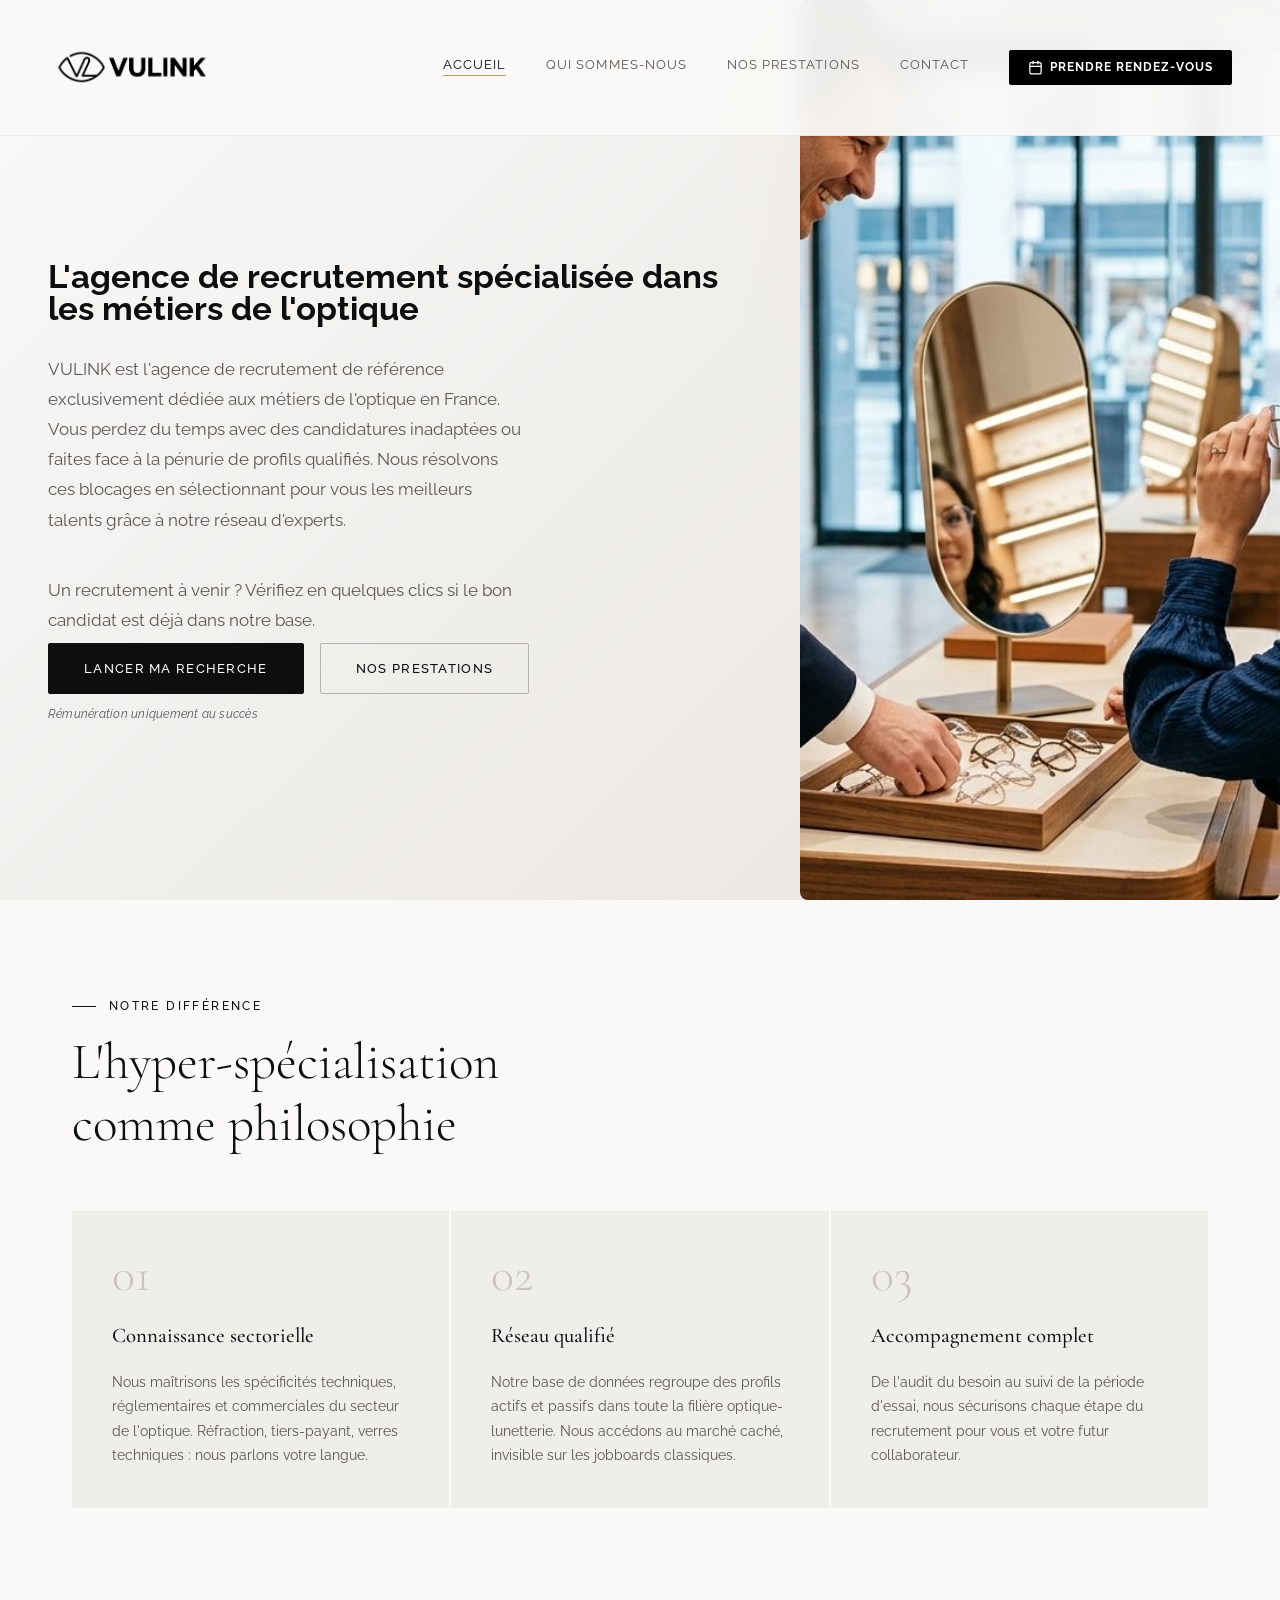
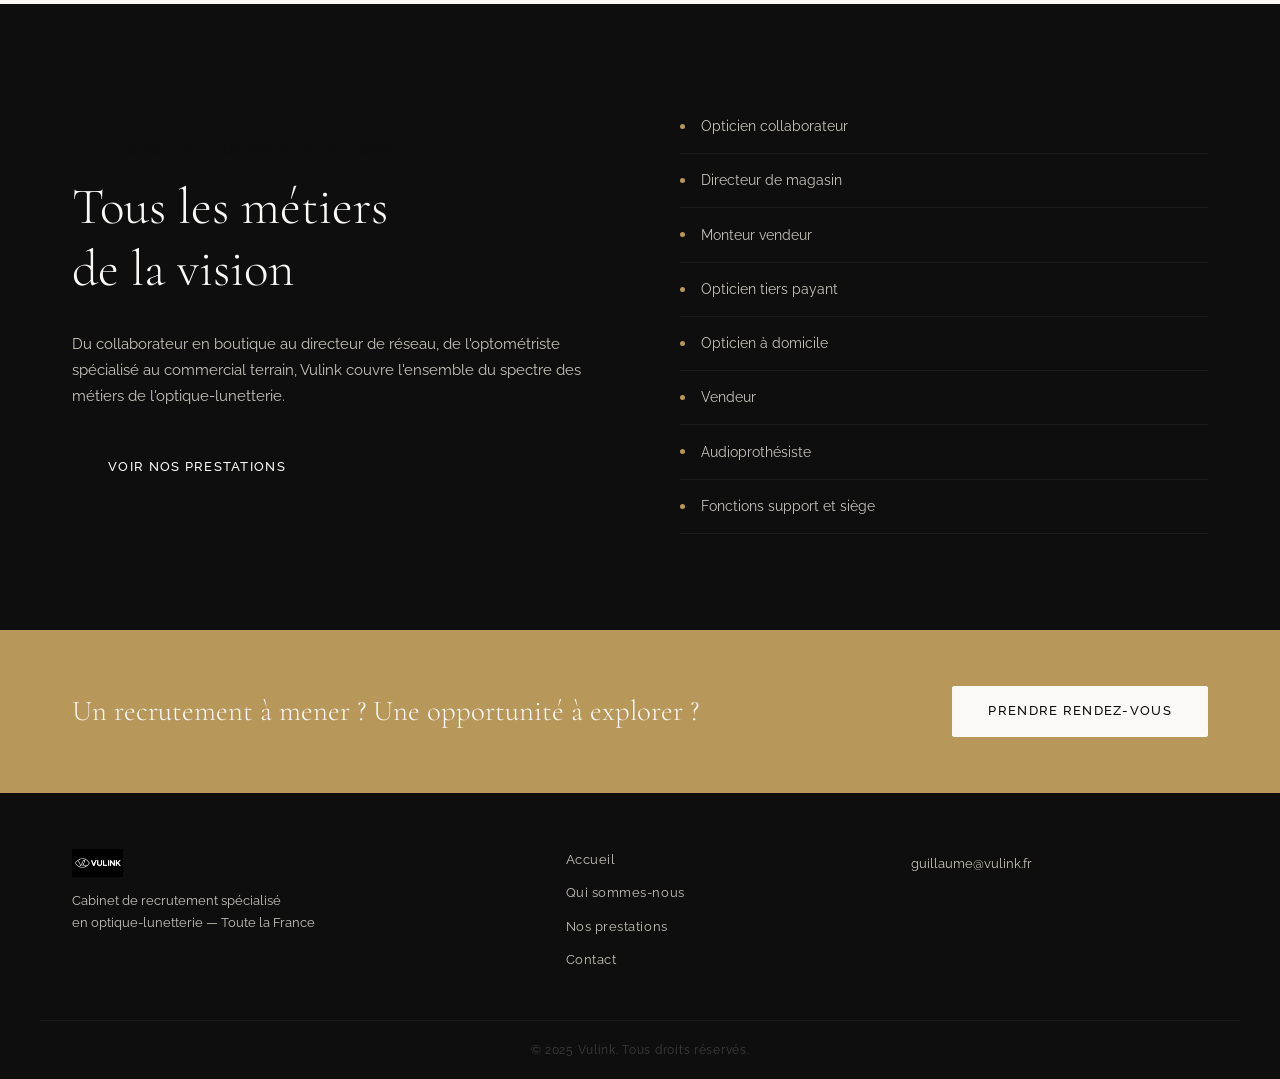
==== index.html @ f0d68aac "Add files via upload" ====
<!DOCTYPE html>
<html lang="fr">
<head>
  <meta charset="UTF-8" />
  <meta name="viewport" content="width=device-width, initial-scale=1.0"/>
  <title>Vulink — Cabinet de Recrutement en Optique</title>
  <link rel="preconnect" href="https://fonts.googleapis.com">
  <link rel="preconnect" href="https://fonts.gstatic.com" crossorigin>
  <link href="https://fonts.googleapis.com/css2?family=Cormorant+Garamond:wght@300;400;500;600&family=Raleway:wght@300;400;500;600&display=swap" rel="stylesheet">
  <link rel="stylesheet" href="style.css">
  <style>
    /* ── Bouton CTA Calendly ── */
    .nav-cta,
    .nav-links .nav-cta,
    ul.nav-links li a.nav-cta {
      display: inline-flex !important;
      align-items: center !important;
      gap: 7px;
      padding: 9px 18px;
      background: #000000 !important;
      color: #ffffff !important;
      border: 1.5px solid #000000 !important;
      border-radius: 2px;
      font-family: 'Raleway', sans-serif;
      font-size: 0.78rem;
      font-weight: 700;
      letter-spacing: 0.08em;
      text-transform: uppercase;
      text-decoration: none !important;
      white-space: nowrap;
      transition: background 0.2s ease, box-shadow 0.2s ease;
      cursor: pointer;
      margin: 0 !important;
      padding-top: 9px !important;
      padding-bottom: 9px !important;
      line-height: 1 !important;
      vertical-align: middle !important;
      position: static !important;
      top: auto !important;
    }
    .nav-cta:hover,
    .nav-links .nav-cta:hover,
    ul.nav-links li a.nav-cta:hover {
      background: #222222 !important;
      color: #ffffff !important;
      box-shadow: 0 4px 18px rgba(0,0,0,0.25);
    }
    .nav-cta svg {
      flex-shrink: 0;
      stroke: #ffffff !important;
    }
    ul.nav-links li:has(a.nav-cta) {
      display: flex !important;
      align-items: center !important;
      padding: 0 !important;
      margin: 0 !important;
      line-height: 1 !important;
    }
    /* Mobile */
    .mobile-cta {
      display: inline-flex;
      align-items: center;
      justify-content: center;
      gap: 8px;
      margin: 8px 20px 4px;
      padding: 11px 22px;
      background: #000000 !important;
      color: #ffffff !important;
      border: 1.5px solid #000000;
      border-radius: 2px;
      font-family: 'Raleway', sans-serif;
      font-size: 0.78rem;
      font-weight: 700;
      letter-spacing: 0.08em;
      text-transform: uppercase;
      text-decoration: none;
    }
    /* Mention "au succès" sous le bouton */
    .nav-cta-wrapper {
      display: inline-flex;
      flex-direction: column;
      align-items: center;
      gap: 4px;
    }
    .nav-cta-mention {
      font-family: 'Raleway', sans-serif;
      font-size: 0.62rem;
      font-style: italic;
      color: #555555;
      letter-spacing: 0.02em;
      white-space: nowrap;
      line-height: 1;
    }
    .mobile-cta-mention {
      font-family: 'Raleway', sans-serif;
      font-size: 0.65rem;
      font-style: italic;
      color: #666666;
      letter-spacing: 0.02em;
      text-align: center;
      margin-top: 3px;
      margin-bottom: 6px;
    }
    @media (max-width: 768px) {
      .nav-cta { display: none; }
      .nav-cta-wrapper { display: none; }
    }
  </style>
</head>
<body>

  <!-- NAV -->
  <nav class="nav">
    <a href="index.html" class="logo-img"><img src="[data-uri]" alt="Vulink" height="38"></a>
    <ul class="nav-links">
      <li><a href="index.html" class="active">Accueil</a></li>
      <li><a href="qui-sommes-nous.html">Qui sommes-nous</a></li>
      <li><a href="nos-prestations.html">Nos prestations</a></li>
      <li><a href="contact.html">Contact</a></li>
      <li style="display:flex;flex-direction:column;align-items:center;gap:0;padding:0;margin:0;">
        <div class="nav-cta-wrapper">
          <a href="https://calendly.com/guillaume-vulink/30min" target="_blank" rel="noopener noreferrer" class="nav-cta">
          <svg xmlns="http://www.w3.org/2000/svg" width="15" height="15" viewBox="0 0 24 24" fill="none" stroke="currentColor" stroke-width="2" stroke-linecap="round" stroke-linejoin="round" aria-hidden="true"><rect x="3" y="4" width="18" height="18" rx="2" ry="2"/><line x1="16" y1="2" x2="16" y2="6"/><line x1="8" y1="2" x2="8" y2="6"/><line x1="3" y1="10" x2="21" y2="10"/></svg>
          Prendre rendez-vous
        </a>
        </div>
      </li>
    </ul>
    <button class="burger" onclick="toggleMenu()">☰</button>
  </nav>
  <div class="mobile-menu" id="mobileMenu">
    <a href="index.html">Accueil</a>
    <a href="qui-sommes-nous.html">Qui sommes-nous</a>
    <a href="nos-prestations.html">Nos prestations</a>
    <a href="contact.html">Contact</a>
    <a href="https://calendly.com/guillaume-vulink/30min" target="_blank" rel="noopener noreferrer" class="mobile-cta">
      <svg xmlns="http://www.w3.org/2000/svg" width="14" height="14" viewBox="0 0 24 24" fill="none" stroke="currentColor" stroke-width="2" stroke-linecap="round" stroke-linejoin="round" aria-hidden="true"><rect x="3" y="4" width="18" height="18" rx="2" ry="2"/><line x1="16" y1="2" x2="16" y2="6"/><line x1="8" y1="2" x2="8" y2="6"/><line x1="3" y1="10" x2="21" y2="10"/></svg>
      Prendre rendez-vous
    </a>
    <p class="mobile-cta-mention">Rémunération uniquement au succès</p>
  </div>

  <!-- HERO -->
  <section class="hero hero--with-image">
    <div class="hero-bg"></div>
    <div class="hero-content" style="max-width:55%;padding-right:0;padding-top:1cm;">

      <h1 class="hero-title" style="font-size:clamp(1.4rem,2.6vw,2.4rem);font-weight:700;font-style:normal;font-family:inherit;">L'agence de recrutement spécialisée dans les métiers de l'optique</h1>
      <p class="hero-subtitle">VULINK est l'agence de recrutement de référence exclusivement dédiée aux métiers de l'optique en France. Vous perdez du temps avec des candidatures inadaptées ou faites face à la pénurie de profils qualifiés. Nous résolvons ces blocages en sélectionnant pour vous les meilleurs talents grâce à notre réseau d'experts.</p>
      <p class="hero-subtitle" style="margin-top:0.75rem;margin-bottom:0.5rem;">Un recrutement à venir&nbsp;? Vérifiez en quelques clics si le bon candidat est déjà dans notre base.</p>
      <div class="hero-cta" style="margin-top:0;">
        <a href="https://calendly.com/guillaume-vulink/30min" target="_blank" rel="noopener noreferrer" class="btn btn-primary">Lancer ma recherche</a>
        <a href="nos-prestations.html" class="btn btn-secondary">Nos prestations</a>
      </div>
      <p style="font-family:'Raleway',sans-serif;font-size:0.75rem;font-style:italic;color:#555555;letter-spacing:0.02em;margin-top:0.6rem;">Rémunération uniquement au succès</p>
    </div>
    <div class="hero-image-block" style="max-width:480px;width:42%;flex-shrink:0;margin-left:2cm;overflow:hidden;border-radius:8px;">
      <img src="[data-uri]" alt="Magasin optique Vulink" style="width:100%;height:100%;object-fit:cover;display:block;" />
    </div>
  </section>

  <!-- EXPERTISE -->
  <section class="section expertise">
    <div class="container">
      <div class="section-label section-label--dark">Notre différence</div>
      <h2 class="section-title">L'hyper-spécialisation<br>comme philosophie</h2>
      <div class="expertise-grid">
        <div class="expertise-card">
          <div class="card-number">01</div>
          <h3>Connaissance sectorielle</h3>
          <p>Nous maîtrisons les spécificités techniques, réglementaires et commerciales du secteur de l'optique. Réfraction, tiers-payant, verres techniques : nous parlons votre langue.</p>
        </div>
        <div class="expertise-card">
          <div class="card-number">02</div>
          <h3>Réseau qualifié</h3>
          <p>Notre base de données regroupe des profils actifs et passifs dans toute la filière optique-lunetterie. Nous accédons au marché caché, invisible sur les jobboards classiques.</p>
        </div>
        <div class="expertise-card">
          <div class="card-number">03</div>
          <h3>Accompagnement complet</h3>
          <p>De l'audit du besoin au suivi de la période d'essai, nous sécurisons chaque étape du recrutement pour vous et votre futur collaborateur.</p>
        </div>
      </div>
    </div>
  </section>

  <!-- PROFILS -->
  <section class="section profils">
    <div class="container">
      <div class="profils-inner">
        <div class="profils-text">
          <div class="section-label section-label--dark">Les profils que nous recrutons</div>
          <h2 class="section-title">Tous les métiers<br>de la vision</h2>
          <p>Du collaborateur en boutique au directeur de réseau, de l'optométriste spécialisé au commercial terrain, Vulink couvre l'ensemble du spectre des métiers de l'optique-lunetterie.</p>
          <a href="nos-prestations.html" class="btn btn-primary" style="margin-top:2rem; display:inline-block;">Voir nos prestations</a>
        </div>
        <div class="profils-list">
          <div class="profil-item"><span class="dot"></span>Opticien collaborateur</div>
          <div class="profil-item"><span class="dot"></span>Directeur de magasin</div>
          <div class="profil-item"><span class="dot"></span>Monteur vendeur</div>
          <div class="profil-item"><span class="dot"></span>Opticien tiers payant</div>
          <div class="profil-item"><span class="dot"></span>Opticien à domicile</div>
          <div class="profil-item"><span class="dot"></span>Vendeur</div>
          <div class="profil-item"><span class="dot"></span>Audioprothésiste</div>
          <div class="profil-item"><span class="dot"></span>Fonctions support et siège</div>
        </div>
      </div>
    </div>
  </section>

  <!-- CTA BANDE -->
  <section class="cta-band">
    <div class="container">
      <p class="cta-text">Un recrutement à mener ? Une opportunité à explorer ?</p>
      <a href="https://calendly.com/guillaume-vulink/30min" target="_blank" rel="noopener noreferrer" class="btn btn-light">Prendre rendez-vous</a>
    </div>
  </section>

  <!-- FOOTER -->
  <footer class="footer">
    <div class="container footer-inner">
      <div class="footer-brand">
        <img src="[data-uri]" alt="Vulink" height="28" style="margin-bottom:0.8rem;filter:invert(1);">
        <p>Cabinet de recrutement spécialisé<br>en optique-lunetterie — Toute la France</p>
      </div>
      <div class="footer-links">
        <a href="index.html">Accueil</a>
        <a href="qui-sommes-nous.html">Qui sommes-nous</a>
        <a href="nos-prestations.html">Nos prestations</a>
        <a href="contact.html">Contact</a>
      </div>
      <div class="footer-contact">
        <a href="mailto:guillaume@vulink.fr">guillaume@vulink.fr</a>
      </div>
    </div>
    <div class="footer-bottom">
      <p>© 2025 Vulink. Tous droits réservés.</p>
    </div>
  </footer>

  <script src="main.js"></script>

  <!-- MODAL FORMULAIRE RECHERCHE -->
  <div id="searchModal" style="display:none; position:fixed; inset:0; z-index:9999; background:rgba(0,0,0,0.55); backdrop-filter:blur(4px); overflow-y:auto; padding:2rem 1rem;">
    <div style="background:#fff; max-width:560px; margin:2rem auto; border-radius:6px; overflow:hidden; box-shadow:0 24px 60px rgba(0,0,0,0.2); font-family:'Raleway',sans-serif;">

      <!-- En-tête -->
      <div style="background:#000; color:#fff; padding:2rem 2rem 1.5rem; position:relative;">
        <button onclick="closeSearchModal()" style="position:absolute;top:1rem;right:1.2rem;background:none;border:none;color:#fff;font-size:1.4rem;cursor:pointer;line-height:1;">×</button>
        <p style="font-size:0.7rem;letter-spacing:0.12em;text-transform:uppercase;color:rgba(255,255,255,0.5);margin:0 0 0.4rem;">Vulink Recrutement</p>
        <h2 style="font-family:'Cormorant Garamond',serif;font-size:1.6rem;font-weight:400;margin:0;">Votre recherche</h2>
      </div>

      <!-- Barre de progression -->
      <div style="height:3px;background:#eee;">
        <div id="progressBar" style="height:100%;background:#000;transition:width 0.3s ease;width:25%;"></div>
      </div>

      <!-- Corps -->
      <div style="padding:2rem;">

        <!-- ÉTAPE 1 -->
        <div id="step1" class="vl-step">
          <p style="font-size:0.68rem;letter-spacing:0.1em;text-transform:uppercase;color:#999;margin:0 0 0.5rem;">Étape 1 — Le poste recherché</p>
          <h3 style="font-size:1.1rem;font-weight:600;margin:0 0 1.5rem;color:#111;">Quel profil recherchez-vous ?</h3>
          <div style="display:grid;gap:0.6rem;" id="profileGrid">
            <label class="vl-option"><input type="radio" name="profil" value="Opticien collaborateur"> Opticien collaborateur</label>
            <label class="vl-option"><input type="radio" name="profil" value="Directeur de magasin"> Directeur de magasin</label>
            <label class="vl-option"><input type="radio" name="profil" value="Monteur vendeur"> Monteur vendeur</label>
            <label class="vl-option"><input type="radio" name="profil" value="Opticien tiers payant"> Opticien tiers payant</label>
            <label class="vl-option"><input type="radio" name="profil" value="Opticien à domicile"> Opticien à domicile</label>
            <label class="vl-option"><input type="radio" name="profil" value="Vendeur"> Vendeur</label>
            <label class="vl-option"><input type="radio" name="profil" value="Audioprothésiste"> Audioprothésiste</label>
            <label class="vl-option"><input type="radio" name="profil" value="Fonctions support et siège"> Fonctions support et siège</label>
          </div>
          <div style="margin-top:2rem;text-align:right;">
            <button onclick="nextStep(2)" class="vl-btn-next">Suivant →</button>
          </div>
        </div>

        <!-- ÉTAPE 2 -->
        <div id="step2" class="vl-step" style="display:none;">
          <p style="font-size:0.68rem;letter-spacing:0.1em;text-transform:uppercase;color:#999;margin:0 0 0.5rem;">Étape 2 — La localisation</p>
          <h3 style="font-size:1.1rem;font-weight:600;margin:0 0 1.5rem;color:#111;">Dans quel département ?</h3>
          <select id="departement" style="width:100%;padding:0.85rem 1rem;border:1.5px solid #ddd;border-radius:3px;font-family:'Raleway',sans-serif;font-size:0.88rem;color:#333;background:#fff;appearance:none;-webkit-appearance:none;cursor:pointer;outline:none;">
            <option value="">— Choisir un département —</option>
            <option>01 – Ain</option><option>02 – Aisne</option><option>03 – Allier</option><option>04 – Alpes-de-Haute-Provence</option><option>05 – Hautes-Alpes</option><option>06 – Alpes-Maritimes</option><option>07 – Ardèche</option><option>08 – Ardennes</option><option>09 – Ariège</option><option>10 – Aube</option><option>11 – Aude</option><option>12 – Aveyron</option><option>13 – Bouches-du-Rhône</option><option>14 – Calvados</option><option>15 – Cantal</option><option>16 – Charente</option><option>17 – Charente-Maritime</option><option>18 – Cher</option><option>19 – Corrèze</option><option>21 – Côte-d'Or</option><option>22 – Côtes-d'Armor</option><option>23 – Creuse</option><option>24 – Dordogne</option><option>25 – Doubs</option><option>26 – Drôme</option><option>27 – Eure</option><option>28 – Eure-et-Loir</option><option>29 – Finistère</option><option>2A – Corse-du-Sud</option><option>2B – Haute-Corse</option><option>30 – Gard</option><option>31 – Haute-Garonne</option><option>32 – Gers</option><option>33 – Gironde</option><option>34 – Hérault</option><option>35 – Ille-et-Vilaine</option><option>36 – Indre</option><option>37 – Indre-et-Loire</option><option>38 – Isère</option><option>39 – Jura</option><option>40 – Landes</option><option>41 – Loir-et-Cher</option><option>42 – Loire</option><option>43 – Haute-Loire</option><option>44 – Loire-Atlantique</option><option>45 – Loiret</option><option>46 – Lot</option><option>47 – Lot-et-Garonne</option><option>48 – Lozère</option><option>49 – Maine-et-Loire</option><option>50 – Manche</option><option>51 – Marne</option><option>52 – Haute-Marne</option><option>53 – Mayenne</option><option>54 – Meurthe-et-Moselle</option><option>55 – Meuse</option><option>56 – Morbihan</option><option>57 – Moselle</option><option>58 – Nièvre</option><option>59 – Nord</option><option>60 – Oise</option><option>61 – Orne</option><option>62 – Pas-de-Calais</option><option>63 – Puy-de-Dôme</option><option>64 – Pyrénées-Atlantiques</option><option>65 – Hautes-Pyrénées</option><option>66 – Pyrénées-Orientales</option><option>67 – Bas-Rhin</option><option>68 – Haut-Rhin</option><option>69 – Rhône</option><option>70 – Haute-Saône</option><option>71 – Saône-et-Loire</option><option>72 – Sarthe</option><option>73 – Savoie</option><option>74 – Haute-Savoie</option><option>75 – Paris</option><option>76 – Seine-Maritime</option><option>77 – Seine-et-Marne</option><option>78 – Yvelines</option><option>79 – Deux-Sèvres</option><option>80 – Somme</option><option>81 – Tarn</option><option>82 – Tarn-et-Garonne</option><option>83 – Var</option><option>84 – Vaucluse</option><option>85 – Vendée</option><option>86 – Vienne</option><option>87 – Haute-Vienne</option><option>88 – Vosges</option><option>89 – Yonne</option><option>90 – Territoire de Belfort</option><option>91 – Essonne</option><option>92 – Hauts-de-Seine</option><option>93 – Seine-Saint-Denis</option><option>94 – Val-de-Marne</option><option>95 – Val-d'Oise</option><option>971 – Guadeloupe</option><option>972 – Martinique</option><option>973 – Guyane</option><option>974 – La Réunion</option><option>976 – Mayotte</option>
          </select>
          <div style="margin-top:2rem;display:flex;justify-content:space-between;">
            <button onclick="prevStep(1)" class="vl-btn-prev">← Retour</button>
            <button onclick="nextStep(3)" class="vl-btn-next">Suivant →</button>
          </div>
        </div>

        <!-- ÉTAPE 3 -->
        <div id="step3" class="vl-step" style="display:none;">
          <p style="font-size:0.68rem;letter-spacing:0.1em;text-transform:uppercase;color:#999;margin:0 0 0.5rem;">Étape 3 — L'expérience recherchée</p>
          <h3 style="font-size:1.1rem;font-weight:600;margin:0 0 1.5rem;color:#111;">Quel niveau d'expérience recherchez-vous ?</h3>
          <div style="display:grid;gap:0.6rem;">
            <label class="vl-option"><input type="radio" name="experience" value="Débutant accepté"> Débutant accepté</label>
            <label class="vl-option"><input type="radio" name="experience" value="2 à 5 ans d'expérience"> 2 à 5 ans d'expérience</label>
            <label class="vl-option"><input type="radio" name="experience" value="Profil confirmé (5 ans et +)"> Profil confirmé (5 ans et +)</label>
            <label class="vl-option"><input type="radio" name="experience" value="Peu importe, priorité aux compétences"> Peu importe, priorité aux compétences</label>
          </div>
          <div style="margin-top:2rem;display:flex;justify-content:space-between;">
            <button onclick="prevStep(2)" class="vl-btn-prev">← Retour</button>
            <button onclick="nextStep(4)" class="vl-btn-next">Suivant →</button>
          </div>
        </div>

        <!-- ÉTAPE 4 -->
        <div id="step4" class="vl-step" style="display:none;">
          <p style="font-size:0.68rem;letter-spacing:0.1em;text-transform:uppercase;color:#999;margin:0 0 0.5rem;">Étape 4 — L'urgence</p>
          <h3 style="font-size:1.1rem;font-weight:600;margin:0 0 1.5rem;color:#111;">Dans quel délai souhaitez-vous recruter ?</h3>
          <div style="display:grid;gap:0.6rem;">
            <label class="vl-option"><input type="radio" name="delai" value="Dès que possible"> Dès que possible</label>
            <label class="vl-option"><input type="radio" name="delai" value="Dans le mois"> Dans le mois</label>
            <label class="vl-option"><input type="radio" name="delai" value="Dans les 3 mois"> Dans les 3 mois</label>
            <label class="vl-option"><input type="radio" name="delai" value="Je prépare l'avenir"> Je prépare l'avenir</label>
          </div>
          <div style="margin-top:2rem;display:flex;justify-content:space-between;">
            <button onclick="prevStep(3)" class="vl-btn-prev">← Retour</button>
            <button onclick="submitSearch()" class="vl-btn-next">Enregistrer ma recherche</button>
          </div>
        </div>

        <!-- PAGE DE CONCLUSION -->
        <div id="stepFinal" class="vl-step" style="display:none;text-align:center;padding:1rem 0;">
          <div style="width:56px;height:56px;background:#000;border-radius:50%;display:flex;align-items:center;justify-content:center;margin:0 auto 1.5rem;">
            <svg width="24" height="24" viewBox="0 0 24 24" fill="none" stroke="#fff" stroke-width="2.5" stroke-linecap="round" stroke-linejoin="round"><polyline points="20 6 9 17 4 12"/></svg>
          </div>
          <h3 style="font-family:'Cormorant Garamond',serif;font-size:1.5rem;font-weight:400;margin:0 0 1rem;color:#111;">Votre recherche est enregistrée.</h3>
          <p style="font-size:0.88rem;color:#555;line-height:1.7;margin:0 0 2rem;">Nous avons des profils en base qui correspondent à votre projet. Un consultant Vulink vous présentera une première sélection lors d'un échange de 20 minutes.</p>
          <a href="https://calendly.com/guillaume-vulink/30min" target="_blank" rel="noopener noreferrer" style="display:inline-block;background:#000;color:#fff;font-family:'Raleway',sans-serif;font-size:0.8rem;font-weight:700;letter-spacing:0.08em;text-transform:uppercase;text-decoration:none;padding:14px 28px;border-radius:3px;">Choisir mon créneau</a>
        </div>

      </div>
    </div>
  </div>

  <style>
    .vl-option {
      display: flex;
      align-items: center;
      gap: 0.75rem;
      padding: 0.75rem 1rem;
      border: 1.5px solid #e5e5e5;
      border-radius: 3px;
      cursor: pointer;
      font-size: 0.88rem;
      color: #333;
      transition: border-color 0.15s, background 0.15s;
    }
    .vl-option:hover { border-color: #bbb; background: #fafafa; }
    .vl-option input[type="radio"] { accent-color: #000; width: 16px; height: 16px; flex-shrink: 0; }
    .vl-option:has(input:checked) { border-color: #000; background: #f5f5f5; font-weight: 600; }
    .vl-btn-next {
      background: #000; color: #fff; border: none; padding: 11px 22px;
      font-family: 'Raleway', sans-serif; font-size: 0.78rem; font-weight: 700;
      letter-spacing: 0.08em; text-transform: uppercase; border-radius: 3px; cursor: pointer;
      transition: background 0.2s;
    }
    .vl-btn-next:hover { background: #222; }
    .vl-btn-prev {
      background: none; color: #777; border: 1.5px solid #ddd; padding: 10px 18px;
      font-family: 'Raleway', sans-serif; font-size: 0.78rem; font-weight: 600;
      letter-spacing: 0.06em; text-transform: uppercase; border-radius: 3px; cursor: pointer;
      transition: border-color 0.2s, color 0.2s;
    }
    .vl-btn-prev:hover { border-color: #999; color: #333; }
  </style>

  <script>
    // Ouvre le modal sur le bouton "Lancer ma recherche"
    document.querySelectorAll('.btn-primary').forEach(function(btn) {
      if (btn.href && btn.href.includes('calendly')) {
        btn.addEventListener('click', function(e) {
          e.preventDefault();
          openSearchModal();
        });
      }
    });

    // Cibler uniquement le bouton hero "Lancer ma recherche"
    document.querySelector('.hero-cta .btn-primary').addEventListener('click', function(e) {
      e.preventDefault();
      openSearchModal();
    });

    function openSearchModal() {
      document.getElementById('searchModal').style.display = 'block';
      document.body.style.overflow = 'hidden';
      showStep(1);
    }

    function closeSearchModal() {
      document.getElementById('searchModal').style.display = 'none';
      document.body.style.overflow = '';
    }

    function showStep(n) {
      document.querySelectorAll('.vl-step').forEach(function(s) { s.style.display = 'none'; });
      var stepEl = document.getElementById(n === 'final' ? 'stepFinal' : 'step' + n);
      if (stepEl) stepEl.style.display = 'block';
      var progress = { 1: '25%', 2: '50%', 3: '75%', 4: '100%', final: '100%' };
      document.getElementById('progressBar').style.width = progress[n] || '25%';
    }

    function nextStep(n) { showStep(n); }
    function prevStep(n) { showStep(n); }

    function submitSearch() { showStep('final'); }

    // Fermer en cliquant sur le fond
    document.getElementById('searchModal').addEventListener('click', function(e) {
      if (e.target === this) closeSearchModal();
    });
  </script>

</body>
</html>
---- style.css ----
/* ============================================================
   VULINK — Stylesheet
   Palette: Blanc cassé / Noir profond / Or discret
   Fonts: Cormorant Garamond (titres) + DM Sans (corps)
   ============================================================ */

:root {
  --black: #0e0e0e;
  --white: #faf9f7;
  --grey-light: #f0eeeb;
  --grey-mid: #c8c4bc;
  --grey-dark: #5a5652;
  --gold: #b8975a;
  --gold-light: #d4b47a;
  --font-display: 'Cormorant Garamond', serif;
  --font-body: 'Raleway', sans-serif;
  --transition: 0.3s cubic-bezier(0.4, 0, 0.2, 1);
  --radius: 2px;
}

*, *::before, *::after { box-sizing: border-box; margin: 0; padding: 0; }

html { scroll-behavior: smooth; }

body {
  background: var(--white);
  color: var(--black);
  font-family: var(--font-body);
  font-size: 16px;
  line-height: 1.7;
  -webkit-font-smoothing: antialiased;
}

a { text-decoration: none; color: inherit; }
img { max-width: 100%; display: block; }

.container {
  max-width: 1200px;
  margin: 0 auto;
  padding: 0 2rem;
}

/* ── NAVIGATION ── */
.nav {
  position: fixed;
  top: 0; left: 0; right: 0;
  z-index: 100;
  display: flex;
  align-items: center;
  justify-content: space-between;
  padding: 1.4rem 3rem;
  background: rgba(250, 249, 247, 0.95);
  backdrop-filter: blur(12px);
  border-bottom: 1px solid rgba(0,0,0,0.06);
  transition: var(--transition);
}

.logo-img img { display: block; height: 90px; width: auto; mix-blend-mode: multiply; }

.logo {
  font-family: var(--font-display);
  font-size: 1.6rem;
  font-weight: 600;
  letter-spacing: 0.2em;
  color: var(--black);
}

.nav-links {
  list-style: none;
  display: flex;
  gap: 2.5rem;
}

.nav-links a {
  font-size: 0.82rem;
  font-weight: 400;
  letter-spacing: 0.08em;
  text-transform: uppercase;
  color: var(--grey-dark);
  transition: var(--transition);
  position: relative;
  padding-bottom: 2px;
}

.nav-links a::after {
  content: '';
  position: absolute;
  bottom: -2px; left: 0;
  width: 0; height: 1px;
  background: var(--gold);
  transition: var(--transition);
}

.nav-links a:hover, .nav-links a.active {
  color: var(--black);
}
.nav-links a:hover::after, .nav-links a.active::after {
  width: 100%;
}

.burger {
  display: none;
  background: none;
  border: none;
  font-size: 1.4rem;
  cursor: pointer;
  color: var(--black);
}

.mobile-menu {
  display: none;
  flex-direction: column;
  position: fixed;
  top: 70px; left: 0; right: 0;
  background: var(--white);
  padding: 1.5rem 2rem;
  border-bottom: 1px solid rgba(0,0,0,0.08);
  z-index: 99;
  gap: 1.2rem;
}

.mobile-menu a {
  font-size: 0.9rem;
  letter-spacing: 0.06em;
  text-transform: uppercase;
  color: var(--grey-dark);
}

.mobile-menu.open { display: flex; }

/* ── BUTTONS ── */
.btn {
  display: inline-block;
  padding: 0.85rem 2.2rem;
  font-family: var(--font-body);
  font-size: 0.8rem;
  font-weight: 500;
  letter-spacing: 0.1em;
  text-transform: uppercase;
  border-radius: var(--radius);
  transition: var(--transition);
  cursor: pointer;
}

.btn-primary {
  background: var(--black);
  color: var(--white);
  border: 1px solid var(--black);
}
.btn-primary:hover {
  background: var(--gold);
  border-color: var(--gold);
}

.btn-secondary {
  background: transparent;
  color: var(--black);
  border: 1px solid rgba(0,0,0,0.25);
}
.btn-secondary:hover {
  border-color: var(--black);
  background: rgba(0,0,0,0.04);
}

.btn-light {
  background: var(--white);
  color: var(--black);
  border: 1px solid var(--white);
}
.btn-light:hover {
  background: var(--gold);
  border-color: var(--gold);
  color: var(--white);
}

/* ── HERO ── */
.hero {
  min-height: 100vh;
  display: flex;
  align-items: center;
  position: relative;
  overflow: hidden;
  padding: 8rem 3rem 5rem;
}

.hero-bg {
  position: absolute;
  inset: 0;
  background: linear-gradient(135deg, #faf9f7 0%, #f0eeeb 50%, #e8e4de 100%);
  z-index: 0;
}

.hero-bg::before {
  content: '';
  position: absolute;
  top: -20%; right: -10%;
  width: 55vw; height: 55vw;
  border-radius: 50%;
  background: radial-gradient(circle, rgba(184,151,90,0.08) 0%, transparent 70%);
}

.hero-content {
  position: relative;
  z-index: 1;
  max-width: 680px;
  animation: fadeUp 0.9s ease both;
}

.hero-tag {
  font-size: 0.78rem;
  font-weight: 500;
  letter-spacing: 0.18em;
  text-transform: uppercase;
  color: var(--gold);
  margin-bottom: 1.5rem;
  display: flex;
  align-items: center;
  gap: 0.8rem;
}

.hero-tag::before {
  content: '';
  display: inline-block;
  width: 30px; height: 1px;
  background: var(--gold);
}

.hero-title {
  font-family: var(--font-display);
  font-size: clamp(3rem, 6vw, 5.5rem);
  font-weight: 300;
  line-height: 0.95;
  color: var(--black);
  margin-bottom: 1.8rem;
}

.hero-title em {
  font-style: italic;
  font-weight: 300;
  color: var(--black);
}

.hero-subtitle {
  font-size: 1.05rem;
  color: var(--grey-dark);
  max-width: 480px;
  line-height: 1.8;
  margin-bottom: 2.5rem;
}

.hero-cta {
  display: flex;
  gap: 1rem;
  flex-wrap: wrap;
}

.hero-deco {
  position: absolute;
  right: 5%; top: 50%;
  transform: translateY(-50%);
  z-index: 0;
  pointer-events: none;
}

.deco-line {
  width: 1px;
  height: 200px;
  background: linear-gradient(to bottom, transparent, rgba(0,0,0,0.15), transparent);
  margin: 0 auto 2rem;
}

.deco-circle {
  width: 120px; height: 120px;
  border: 1px solid rgba(0,0,0,0.1);
  border-radius: 50%;
  margin: 0 auto;
}

/* ── SECTIONS COMMUNES ── */
.section {
  padding: 6rem 0;
}

.section-label {
  font-size: 0.75rem;
  font-weight: 500;
  letter-spacing: 0.2em;
  text-transform: uppercase;
  color: var(--gold);
  margin-bottom: 1rem;
  display: flex;
  align-items: center;
  gap: 0.8rem;
}
.section-label::before {
  content: '';
  display: inline-block;
  width: 24px; height: 1px;
  background: var(--gold);
}


.section-label--dark {
  color: var(--black);
}
.section-label--dark::before {
  background: var(--black);
}

.section-title {
  font-family: var(--font-display);
  font-size: clamp(2rem, 4vw, 3.2rem);
  font-weight: 300;
  line-height: 1.2;
  color: var(--black);
  margin-bottom: 2rem;
}

/* ── EXPERTISE GRID ── */
.expertise {
  background: var(--white);
}

.expertise > .container > h2 {
  max-width: 500px;
  margin-bottom: 3.5rem;
}

.expertise-grid {
  display: grid;
  grid-template-columns: repeat(3, 1fr);
  gap: 2px;
}

.expertise-card {
  background: var(--grey-light);
  padding: 2.5rem;
  transition: var(--transition);
  position: relative;
  overflow: hidden;
}

.expertise-card::before {
  content: '';
  position: absolute;
  bottom: 0; left: 0;
  width: 0; height: 2px;
  background: var(--gold);
  transition: var(--transition);
}

.expertise-card:hover::before { width: 100%; }

.expertise-card:hover {
  background: var(--black);
  color: var(--white);
}

.expertise-card:hover .card-number { color: var(--gold); }
.expertise-card:hover h3 { color: var(--white); }
.expertise-card:hover p { color: var(--grey-mid); }

.card-number {
  font-family: var(--font-display);
  font-size: 3rem;
  font-weight: 300;
  color: var(--grey-mid);
  line-height: 1;
  margin-bottom: 1.2rem;
  transition: var(--transition);
}

.expertise-card h3 {
  font-family: var(--font-display);
  font-size: 1.3rem;
  font-weight: 500;
  margin-bottom: 1rem;
  color: var(--black);
  transition: var(--transition);
}

.expertise-card p {
  font-size: 0.9rem;
  line-height: 1.7;
  color: var(--grey-dark);
  transition: var(--transition);
}

/* ── PROFILS ── */
.profils {
  background: var(--black);
  color: var(--white);
}

.profils .section-title { color: var(--white); }

.profils-inner {
  display: grid;
  grid-template-columns: 1fr 1fr;
  gap: 5rem;
  align-items: center;
}

.profils-text p {
  color: var(--grey-mid);
  font-size: 0.95rem;
}

.profil-item {
  display: flex;
  align-items: center;
  gap: 1rem;
  padding: 0.9rem 0;
  border-bottom: 1px solid rgba(255,255,255,0.06);
  font-size: 0.9rem;
  color: var(--grey-mid);
  transition: var(--transition);
}

.profil-item:hover { color: var(--white); }
.profil-item:hover .dot { background: var(--gold); }

.dot {
  width: 5px; height: 5px;
  border-radius: 50%;
  background: var(--gold);
  flex-shrink: 0;
  transition: var(--transition);
}

/* ── CTA BAND ── */
.cta-band {
  background: var(--gold);
  padding: 3.5rem 0;
}

.cta-band .container {
  display: flex;
  align-items: center;
  justify-content: space-between;
  gap: 2rem;
  flex-wrap: wrap;
}

.cta-text {
  font-family: var(--font-display);
  font-size: clamp(1.3rem, 2.5vw, 1.8rem);
  font-weight: 300;
  color: var(--white);
}

/* ── PAGE HERO (pages internes) ── */
.page-hero {
  padding: 10rem 3rem 5rem;
  background: linear-gradient(135deg, #faf9f7 0%, #f0eeeb 100%);
  position: relative;
  overflow: hidden;
}

.page-hero::before {
  content: '';
  position: absolute;
  top: 0; right: 0;
  width: 40vw; height: 100%;
  background: linear-gradient(to left, rgba(184,151,90,0.05), transparent);
}

.page-hero-content { max-width: 700px; position: relative; z-index: 1; }

.page-hero h1 {
  font-family: var(--font-display);
  font-size: clamp(2.5rem, 5vw, 4rem);
  font-weight: 300;
  line-height: 1.15;
  margin-bottom: 1.2rem;
}

.page-hero h1 em {
  font-style: italic;
  color: var(--gold);
}

.page-hero p {
  font-size: 1.05rem;
  color: var(--grey-dark);
  max-width: 520px;
  line-height: 1.8;
}

/* ── QUI SOMMES NOUS ── */
.about-section {
  padding: 5rem 0;
}

.about-intro {
  display: grid;
  grid-template-columns: 1fr 1.6fr;
  gap: 5rem;
  align-items: start;
  margin-bottom: 5rem;
}

.about-intro .section-label { margin-bottom: 2rem; }

.about-intro-text p {
  font-size: 1.1rem;
  line-height: 1.9;
  color: var(--grey-dark);
  margin-bottom: 1.2rem;
}

.about-intro-text p strong {
  color: var(--black);
  font-weight: 500;
}

.values-grid {
  display: grid;
  grid-template-columns: repeat(2, 1fr);
  gap: 2px;
  margin-top: 3rem;
}

.value-card {
  background: var(--grey-light);
  padding: 2.2rem;
}

.value-card h4 {
  font-family: var(--font-display);
  font-size: 1.2rem;
  font-weight: 500;
  margin-bottom: 0.7rem;
  color: var(--black);
}

.value-card p {
  font-size: 0.88rem;
  color: var(--grey-dark);
  line-height: 1.7;
}

.gold-line {
  width: 40px; height: 2px;
  background: var(--gold);
  margin-bottom: 1.5rem;
}

/* ── PRESTATIONS ── */
.prestations-section {
  padding: 5rem 0;
}

.prestation-block {
  display: grid;
  grid-template-columns: 1fr 1.8fr;
  gap: 4rem;
  align-items: start;
  padding: 3.5rem 0;
  border-top: 1px solid rgba(0,0,0,0.08);
}

.prestation-number {
  font-family: var(--font-display);
  font-size: 5rem;
  font-weight: 300;
  color: var(--grey-mid);
  line-height: 1;
}

.prestation-content h3 {
  font-family: var(--font-display);
  font-size: 1.8rem;
  font-weight: 400;
  color: var(--black);
  margin-bottom: 1rem;
}

.prestation-content p {
  font-size: 0.92rem;
  color: var(--grey-dark);
  line-height: 1.8;
  margin-bottom: 1.2rem;
}

.prestation-tags {
  display: flex;
  flex-wrap: wrap;
  gap: 0.5rem;
  margin-top: 1.2rem;
}

.tag {
  display: inline-block;
  padding: 0.3rem 0.9rem;
  font-size: 0.75rem;
  letter-spacing: 0.06em;
  border: 1px solid rgba(0,0,0,0.15);
  border-radius: 30px;
  color: var(--grey-dark);
}

/* ── METHODOLOGIE ── */
.methodo-section {
  background: var(--black);
  padding: 5rem 0;
  color: var(--white);
}

.methodo-section .section-title { color: var(--white); margin-bottom: 3rem; }

.methodo-steps {
  display: grid;
  grid-template-columns: repeat(4, 1fr);
  gap: 1px;
}

.methodo-step {
  background: rgba(255,255,255,0.03);
  padding: 2.2rem 1.8rem;
  border-left: 1px solid rgba(255,255,255,0.06);
  transition: var(--transition);
}

.methodo-step:hover { background: rgba(184,151,90,0.08); }

.step-num {
  font-family: var(--font-display);
  font-size: 2.5rem;
  color: var(--gold);
  font-weight: 300;
  line-height: 1;
  margin-bottom: 1rem;
}

.methodo-step h4 {
  font-family: var(--font-display);
  font-size: 1.1rem;
  font-weight: 400;
  color: var(--white);
  margin-bottom: 0.8rem;
}

.methodo-step p {
  font-size: 0.85rem;
  color: var(--grey-mid);
  line-height: 1.7;
}

/* ── CONTACT ── */
.contact-section {
  padding: 5rem 0;
}

.contact-grid {
  display: grid;
  grid-template-columns: 1fr 1.4fr;
  gap: 5rem;
  align-items: start;
}

.contact-info h3 {
  font-family: var(--font-display);
  font-size: 1.4rem;
  font-weight: 400;
  margin-bottom: 1.5rem;
}

.contact-info p {
  font-size: 0.92rem;
  color: var(--grey-dark);
  line-height: 1.8;
  margin-bottom: 2rem;
}

.contact-detail {
  display: flex;
  flex-direction: column;
  gap: 1rem;
}

.contact-detail a {
  font-size: 0.9rem;
  color: var(--black);
  display: flex;
  align-items: center;
  gap: 0.8rem;
  transition: var(--transition);
}

.contact-detail a:hover { color: var(--gold); }

.contact-detail a::before {
  content: '→';
  color: var(--gold);
}

/* ── FORM ── */
.contact-form {
  display: flex;
  flex-direction: column;
  gap: 1.2rem;
}

.form-row {
  display: grid;
  grid-template-columns: 1fr 1fr;
  gap: 1rem;
}

.form-group {
  display: flex;
  flex-direction: column;
  gap: 0.4rem;
}

.form-group label {
  font-size: 0.75rem;
  font-weight: 500;
  letter-spacing: 0.08em;
  text-transform: uppercase;
  color: var(--grey-dark);
}

.form-group input,
.form-group select,
.form-group textarea {
  background: var(--grey-light);
  border: 1px solid transparent;
  border-radius: var(--radius);
  padding: 0.85rem 1rem;
  font-family: var(--font-body);
  font-size: 0.9rem;
  color: var(--black);
  transition: var(--transition);
  outline: none;
  width: 100%;
}

.form-group input:focus,
.form-group select:focus,
.form-group textarea:focus {
  border-color: var(--gold);
  background: var(--white);
}

.form-group textarea {
  height: 130px;
  resize: vertical;
}

.form-note {
  font-size: 0.8rem;
  color: var(--grey-dark);
  margin-top: -0.4rem;
}

.form-success {
  display: none;
  background: rgba(184,151,90,0.1);
  border: 1px solid var(--gold);
  border-radius: var(--radius);
  padding: 1.2rem 1.5rem;
  font-size: 0.9rem;
  color: var(--black);
}

/* ── FOOTER ── */
.footer {
  background: var(--black);
  color: var(--white);
  padding: 3.5rem 0 0;
}

.footer-inner {
  display: grid;
  grid-template-columns: 1.5fr 1fr 1fr;
  gap: 3rem;
  padding-bottom: 3rem;
  border-bottom: 1px solid rgba(255,255,255,0.06);
}

.footer-brand .logo-img img { display: block; height: 90px; width: auto; mix-blend-mode: multiply; }

.logo {
  display: block;
  margin-bottom: 0.8rem;
  font-size: 1.4rem;
}

.footer-brand p {
  font-size: 0.82rem;
  color: var(--grey-mid);
  line-height: 1.7;
}

.footer-links {
  display: flex;
  flex-direction: column;
  gap: 0.7rem;
}

.footer-links a {
  font-size: 0.82rem;
  color: var(--grey-mid);
  transition: var(--transition);
  letter-spacing: 0.04em;
}
.footer-links a:hover { color: var(--gold); }

.footer-contact a {
  font-size: 0.82rem;
  color: var(--grey-mid);
  transition: var(--transition);
}
.footer-contact a:hover { color: var(--gold); }

.footer-bottom {
  padding: 1.2rem 2rem;
  text-align: center;
}

.footer-bottom p {
  font-size: 0.75rem;
  color: rgba(255,255,255,0.2);
  letter-spacing: 0.06em;
}

/* ── ANIMATIONS ── */
@keyframes fadeUp {
  from { opacity: 0; transform: translateY(30px); }
  to { opacity: 1; transform: translateY(0); }
}

.fade-up {
  opacity: 0;
  transform: translateY(24px);
  transition: opacity 0.7s ease, transform 0.7s ease;
}
.fade-up.visible {
  opacity: 1;
  transform: translateY(0);
}

/* ── RESPONSIVE ── */
@media (max-width: 900px) {
  .nav { padding: 1rem 1.5rem; }
  .nav-links { display: none; }
  .burger { display: block; }
  .logo-img img { height: 42px; }
  .mobile-menu { top: 65px; }

  .hero { padding: 7rem 1.5rem 4rem; }
  .hero-deco { display: none; }

  .expertise-grid { grid-template-columns: 1fr; }
  .profils-inner { grid-template-columns: 1fr; gap: 3rem; }
  .methodo-steps { grid-template-columns: repeat(2, 1fr); }

  .about-intro { grid-template-columns: 1fr; gap: 2rem; }
  .values-grid { grid-template-columns: 1fr; }

  .prestation-block { grid-template-columns: 1fr; gap: 1rem; }
  .prestation-number { font-size: 3rem; }

  .contact-grid { grid-template-columns: 1fr; gap: 3rem; }
  .form-row { grid-template-columns: 1fr; }

  .footer-inner { grid-template-columns: 1fr; gap: 2rem; }

  .cta-band .container { flex-direction: column; text-align: center; }
  .page-hero { padding: 8rem 1.5rem 4rem; }
}

@media (max-width: 600px) {
  .methodo-steps { grid-template-columns: 1fr; }
  .hero-title { font-size: 2.5rem; }
}

/* ── PAGE HERO WITH IMAGE ── */
.page-hero--with-image {
  display: flex;
  align-items: center;
  justify-content: space-between;
  gap: 3rem;
  padding-right: 0;
}

.page-hero--with-image .page-hero-content {
  flex: 0 0 50%;
}

.page-hero-image {
  flex: 0 0 45%;
  height: 100%;
  position: absolute;
  right: 0;
  top: 0;
  bottom: 0;
  width: 45%;
  overflow: hidden;
}

.page-hero-image img {
  width: 100%;
  height: 100%;
  object-fit: cover;
  object-position: center;
  display: block;
  filter: grayscale(15%);
}

@media (max-width: 900px) {
  .page-hero--with-image {
    flex-direction: column;
    padding-right: 1.5rem;
  }
  .page-hero-image {
    position: relative;
    width: 100%;
    height: 240px;
    flex: none;
  }
}

/* ── HERO WITH IMAGE ── */
.hero--with-image {
  padding-right: 0;
}

.hero-image-block {
  position: absolute;
  right: 0;
  top: 0;
  bottom: 0;
  width: 48%;
  overflow: hidden;
}

.hero-image-block img {
  width: 100%;
  height: 100%;
  object-fit: cover;
  object-position: center top;
  display: block;
}

@media (max-width: 900px) {
  .hero-image-block {
    display: none;
  }
}
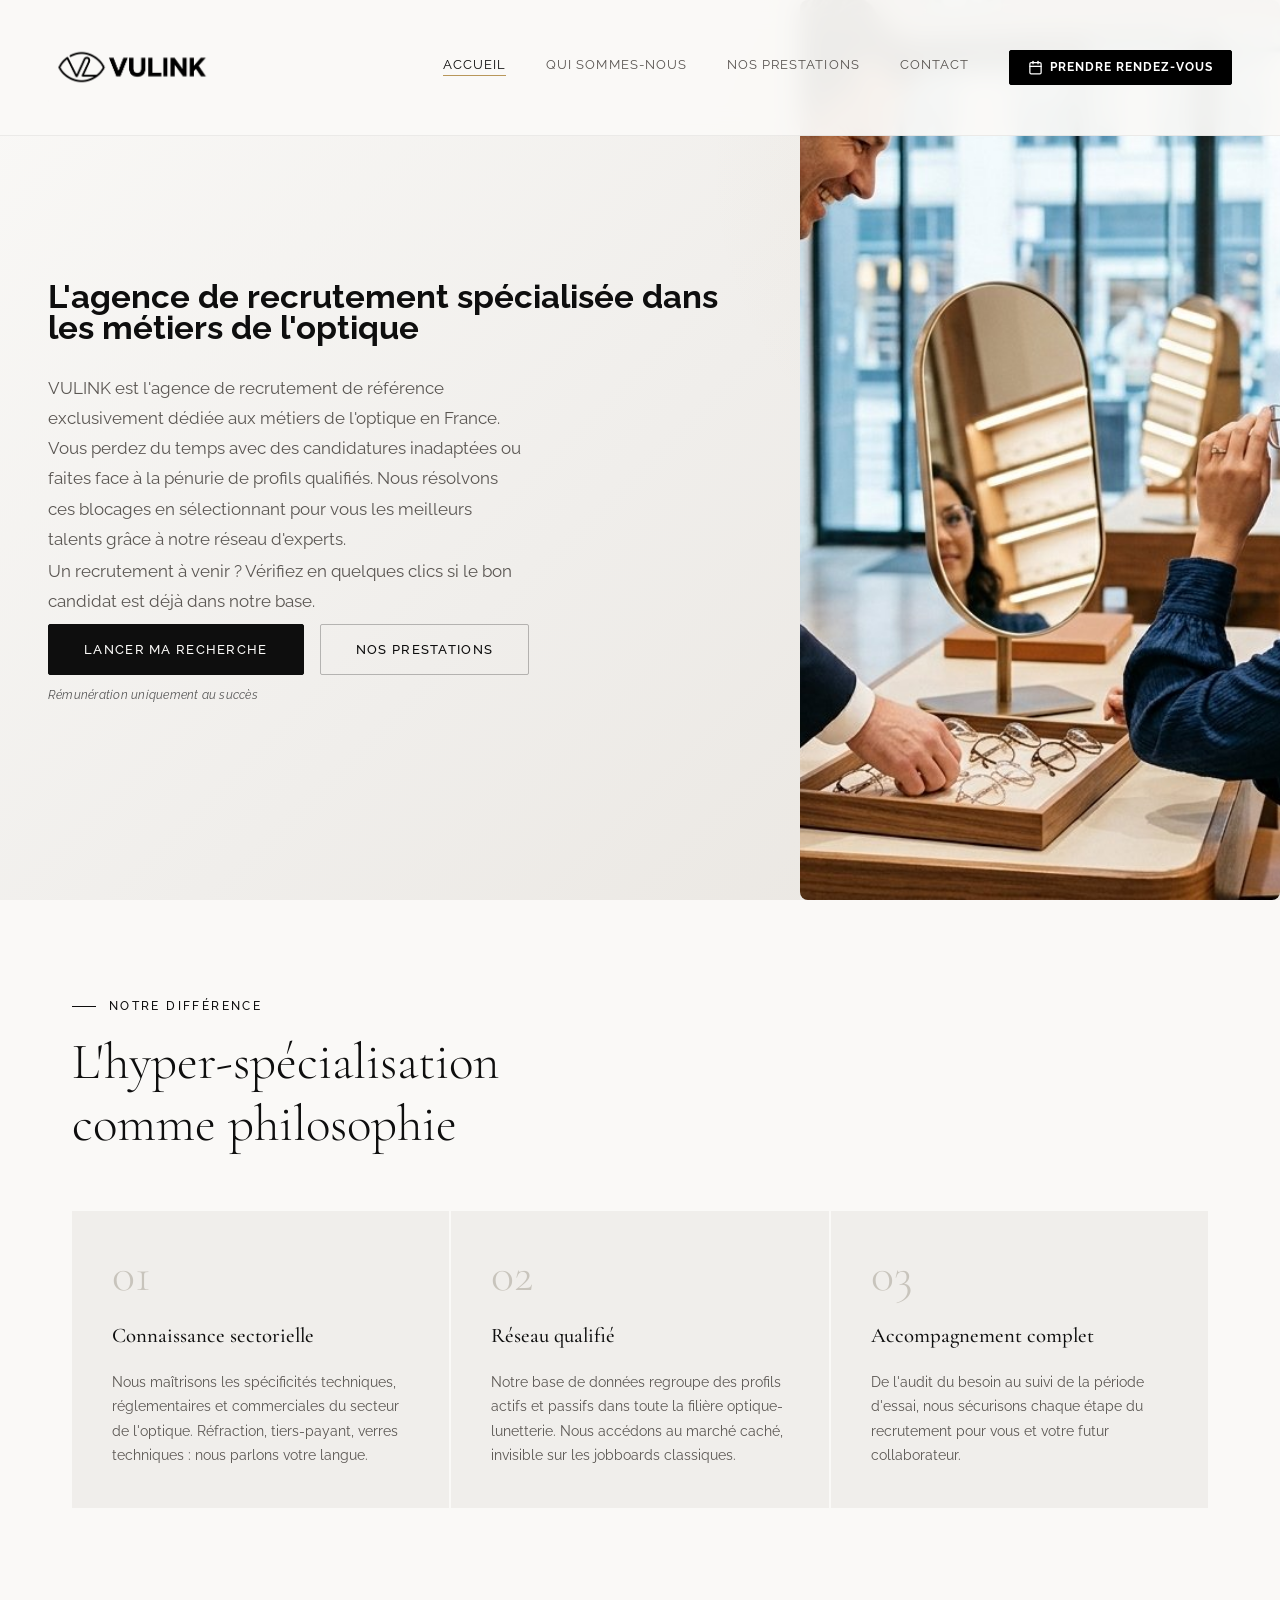
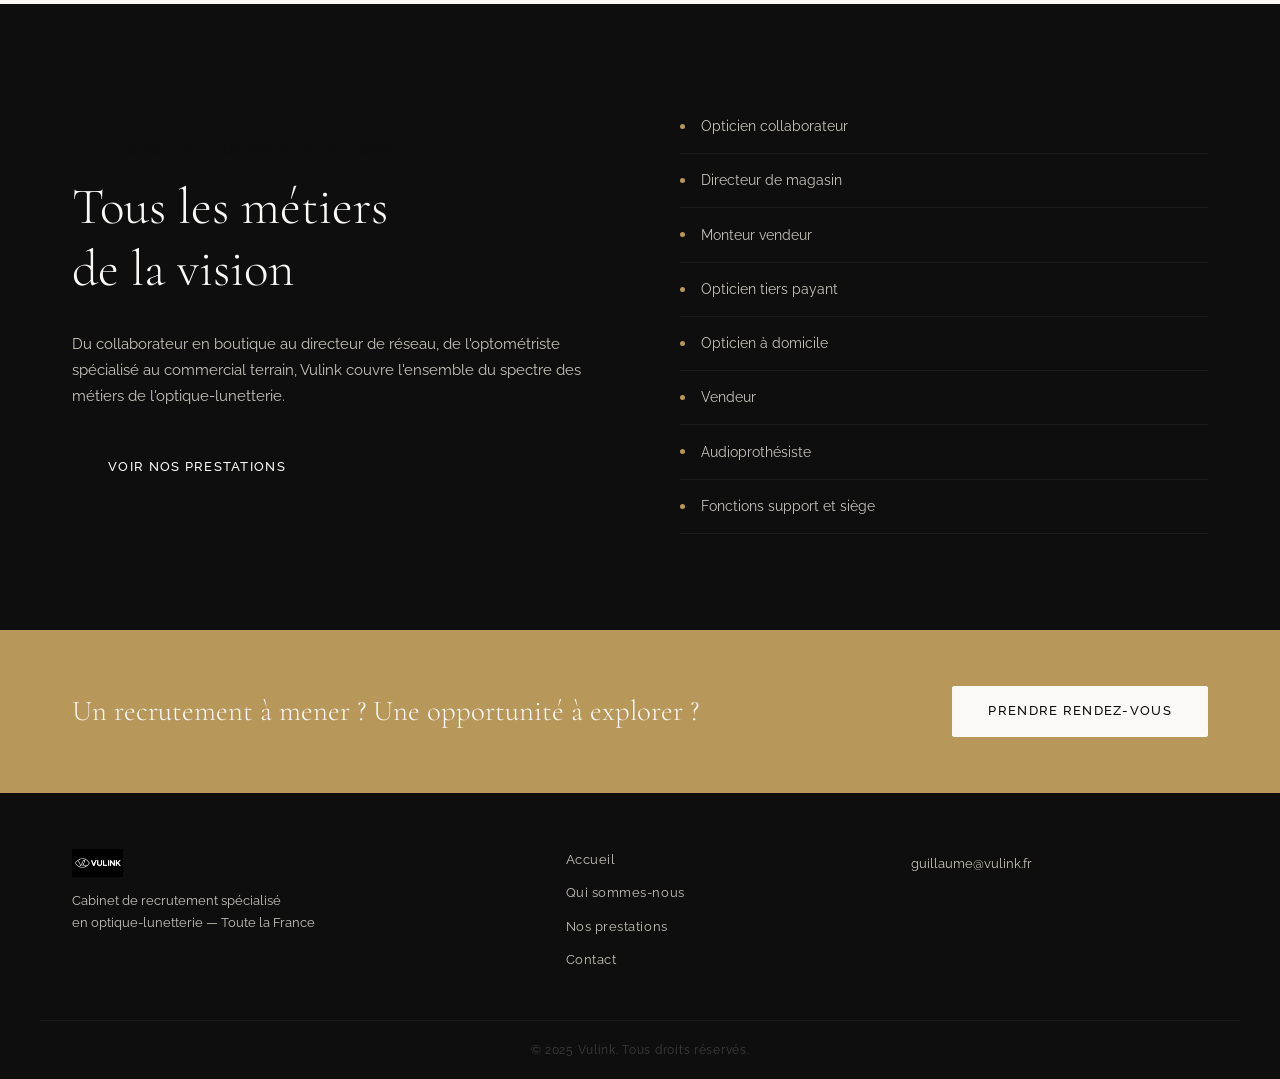
==== commit 3600881f: "Add files via upload" ====
--- a/index.html
+++ b/index.html
@@ -146,8 +146,8 @@
     <div class="hero-content" style="max-width:55%;padding-right:0;padding-top:1cm;">
 
       <h1 class="hero-title" style="font-size:clamp(1.4rem,2.6vw,2.4rem);font-weight:700;font-style:normal;font-family:inherit;">L'agence de recrutement spécialisée dans les métiers de l'optique</h1>
-      <p class="hero-subtitle">VULINK est l'agence de recrutement de référence exclusivement dédiée aux métiers de l'optique en France. Vous perdez du temps avec des candidatures inadaptées ou faites face à la pénurie de profils qualifiés. Nous résolvons ces blocages en sélectionnant pour vous les meilleurs talents grâce à notre réseau d'experts.</p>
-      <p class="hero-subtitle" style="margin-top:0.75rem;margin-bottom:0.5rem;">Un recrutement à venir&nbsp;? Vérifiez en quelques clics si le bon candidat est déjà dans notre base.</p>
+      <p class="hero-subtitle" style="margin-bottom:0;">VULINK est l'agence de recrutement de référence exclusivement dédiée aux métiers de l'optique en France. Vous perdez du temps avec des candidatures inadaptées ou faites face à la pénurie de profils qualifiés. Nous résolvons ces blocages en sélectionnant pour vous les meilleurs talents grâce à notre réseau d'experts.</p>
+      <p class="hero-subtitle" style="margin-top:0.1rem;margin-bottom:0.5rem;">Un recrutement à venir&nbsp;? Vérifiez en quelques clics si le bon candidat est déjà dans notre base.</p>
       <div class="hero-cta" style="margin-top:0;">
         <a href="https://calendly.com/guillaume-vulink/30min" target="_blank" rel="noopener noreferrer" class="btn btn-primary">Lancer ma recherche</a>
         <a href="nos-prestations.html" class="btn btn-secondary">Nos prestations</a>
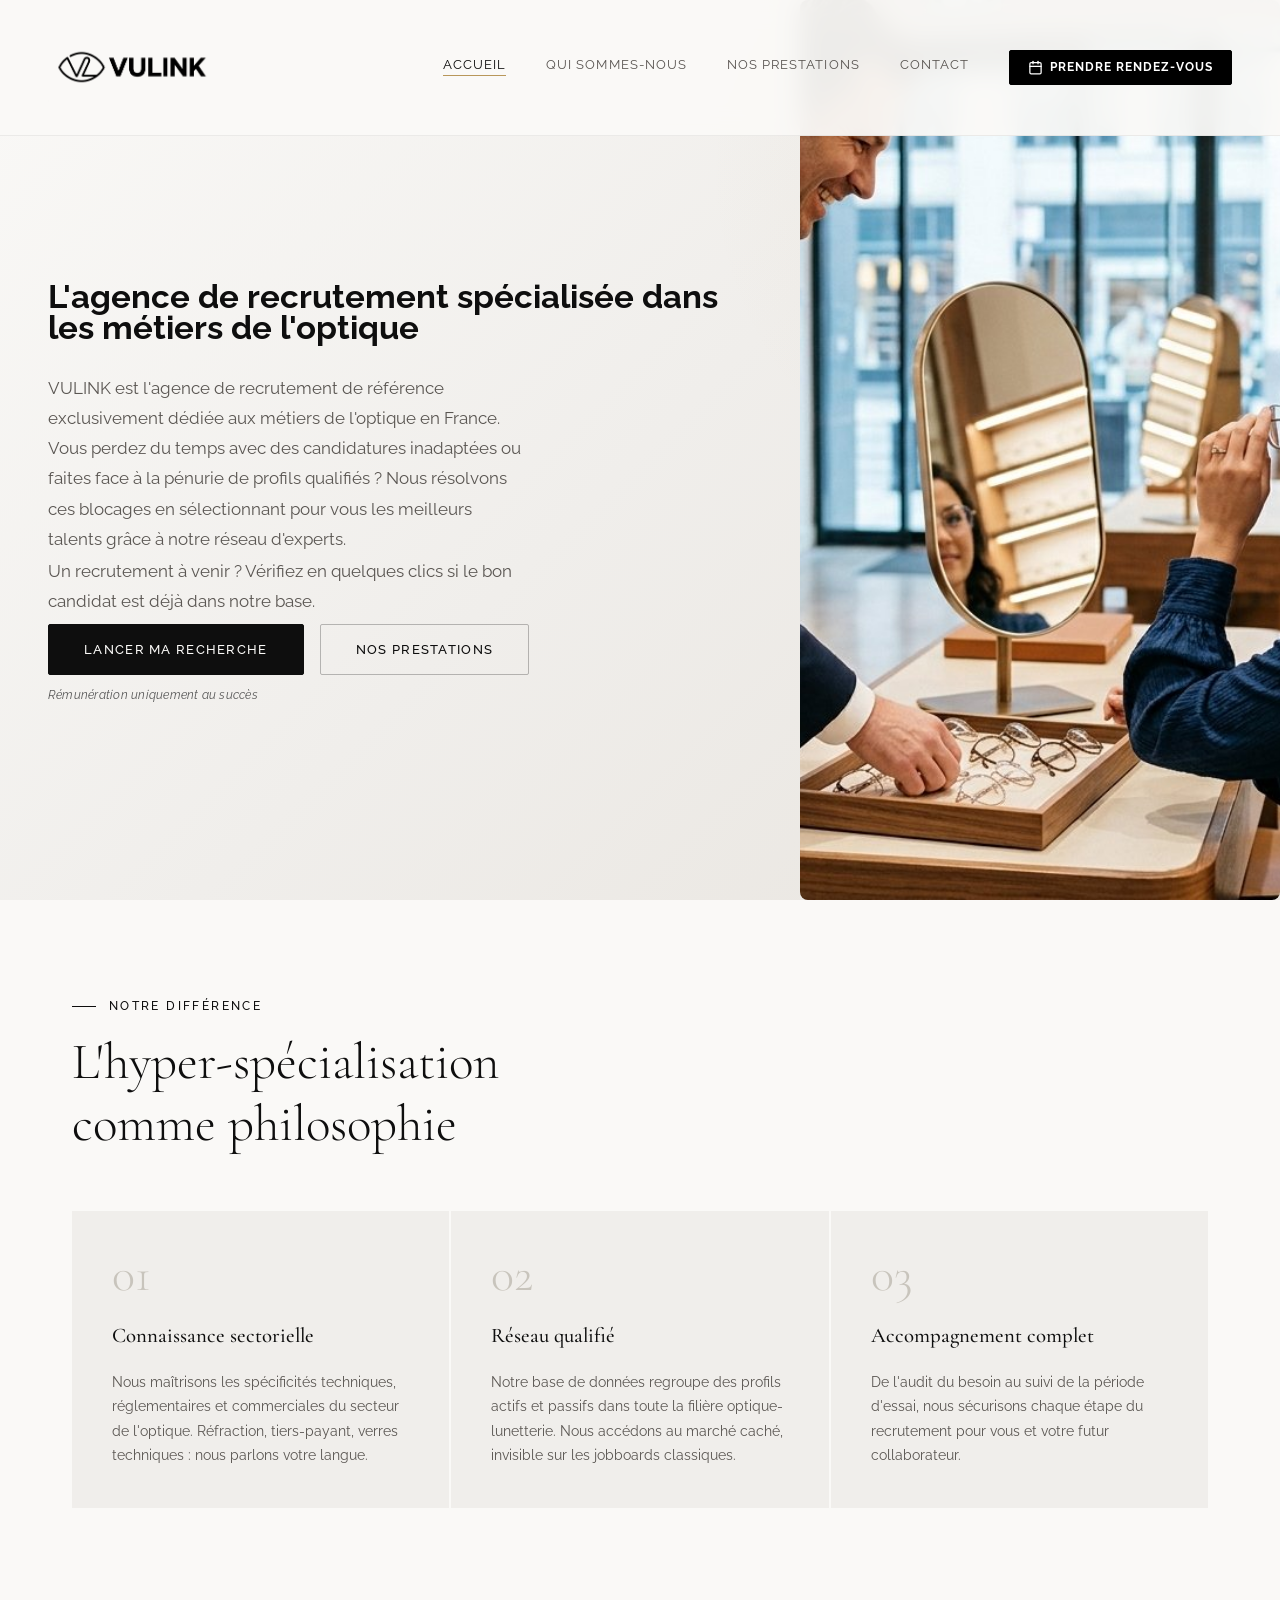
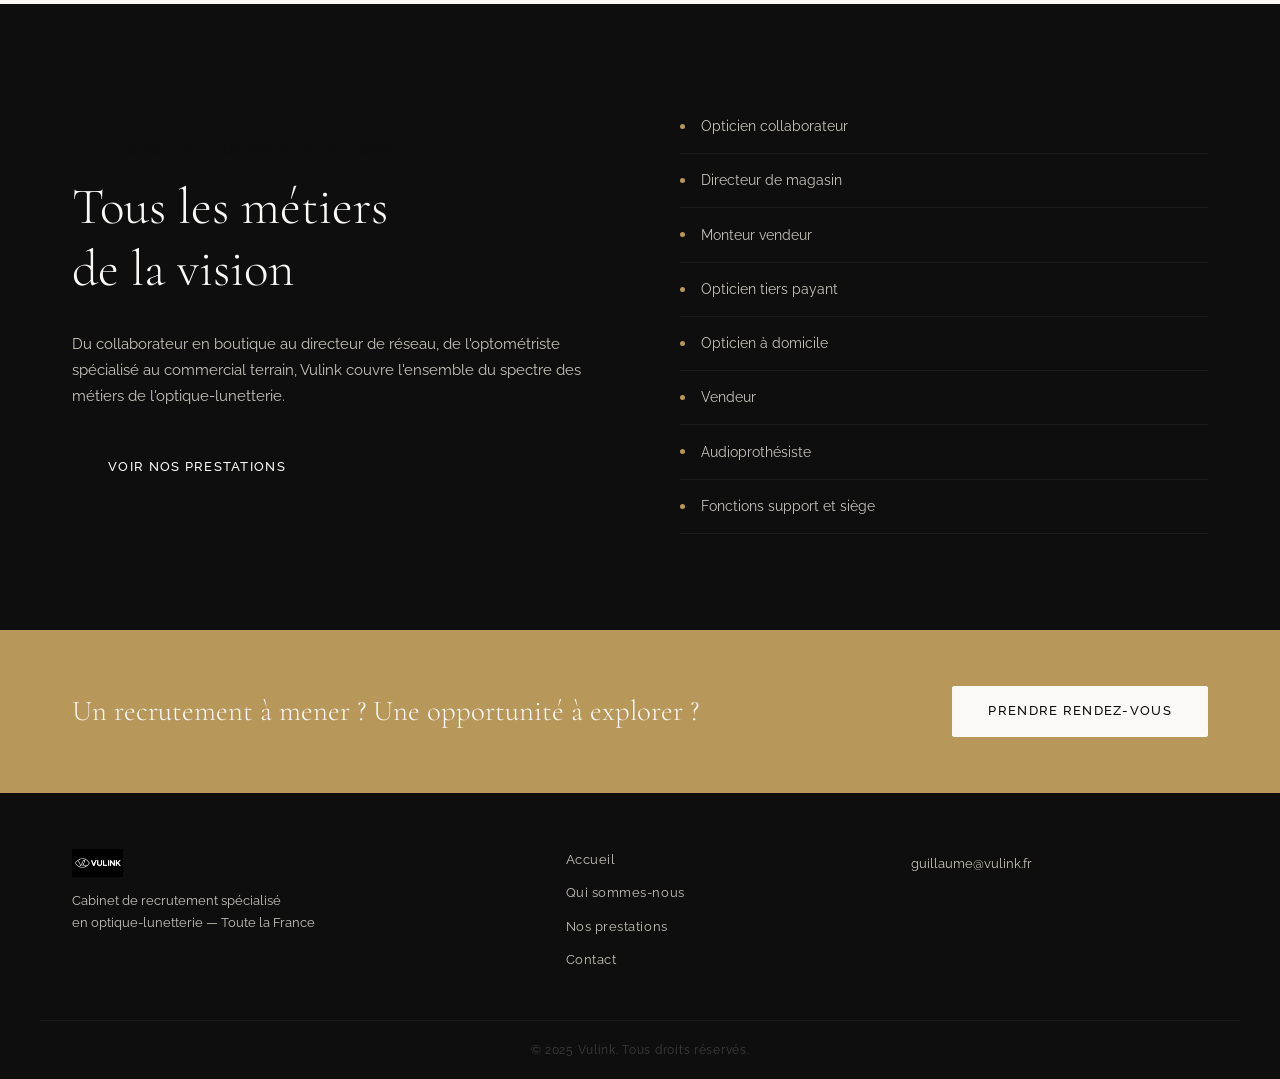
==== commit 73b70c7a: "Add files via upload" ====
--- a/index.html
+++ b/index.html
@@ -146,7 +146,7 @@
     <div class="hero-content" style="max-width:55%;padding-right:0;padding-top:1cm;">
 
       <h1 class="hero-title" style="font-size:clamp(1.4rem,2.6vw,2.4rem);font-weight:700;font-style:normal;font-family:inherit;">L'agence de recrutement spécialisée dans les métiers de l'optique</h1>
-      <p class="hero-subtitle" style="margin-bottom:0;">VULINK est l'agence de recrutement de référence exclusivement dédiée aux métiers de l'optique en France. Vous perdez du temps avec des candidatures inadaptées ou faites face à la pénurie de profils qualifiés. Nous résolvons ces blocages en sélectionnant pour vous les meilleurs talents grâce à notre réseau d'experts.</p>
+      <p class="hero-subtitle" style="margin-bottom:0;">VULINK est l'agence de recrutement de référence exclusivement dédiée aux métiers de l'optique en France. Vous perdez du temps avec des candidatures inadaptées ou faites face à la pénurie de profils qualifiés ? Nous résolvons ces blocages en sélectionnant pour vous les meilleurs talents grâce à notre réseau d'experts.</p>
       <p class="hero-subtitle" style="margin-top:0.1rem;margin-bottom:0.5rem;">Un recrutement à venir&nbsp;? Vérifiez en quelques clics si le bon candidat est déjà dans notre base.</p>
       <div class="hero-cta" style="margin-top:0;">
         <a href="https://calendly.com/guillaume-vulink/30min" target="_blank" rel="noopener noreferrer" class="btn btn-primary">Lancer ma recherche</a>
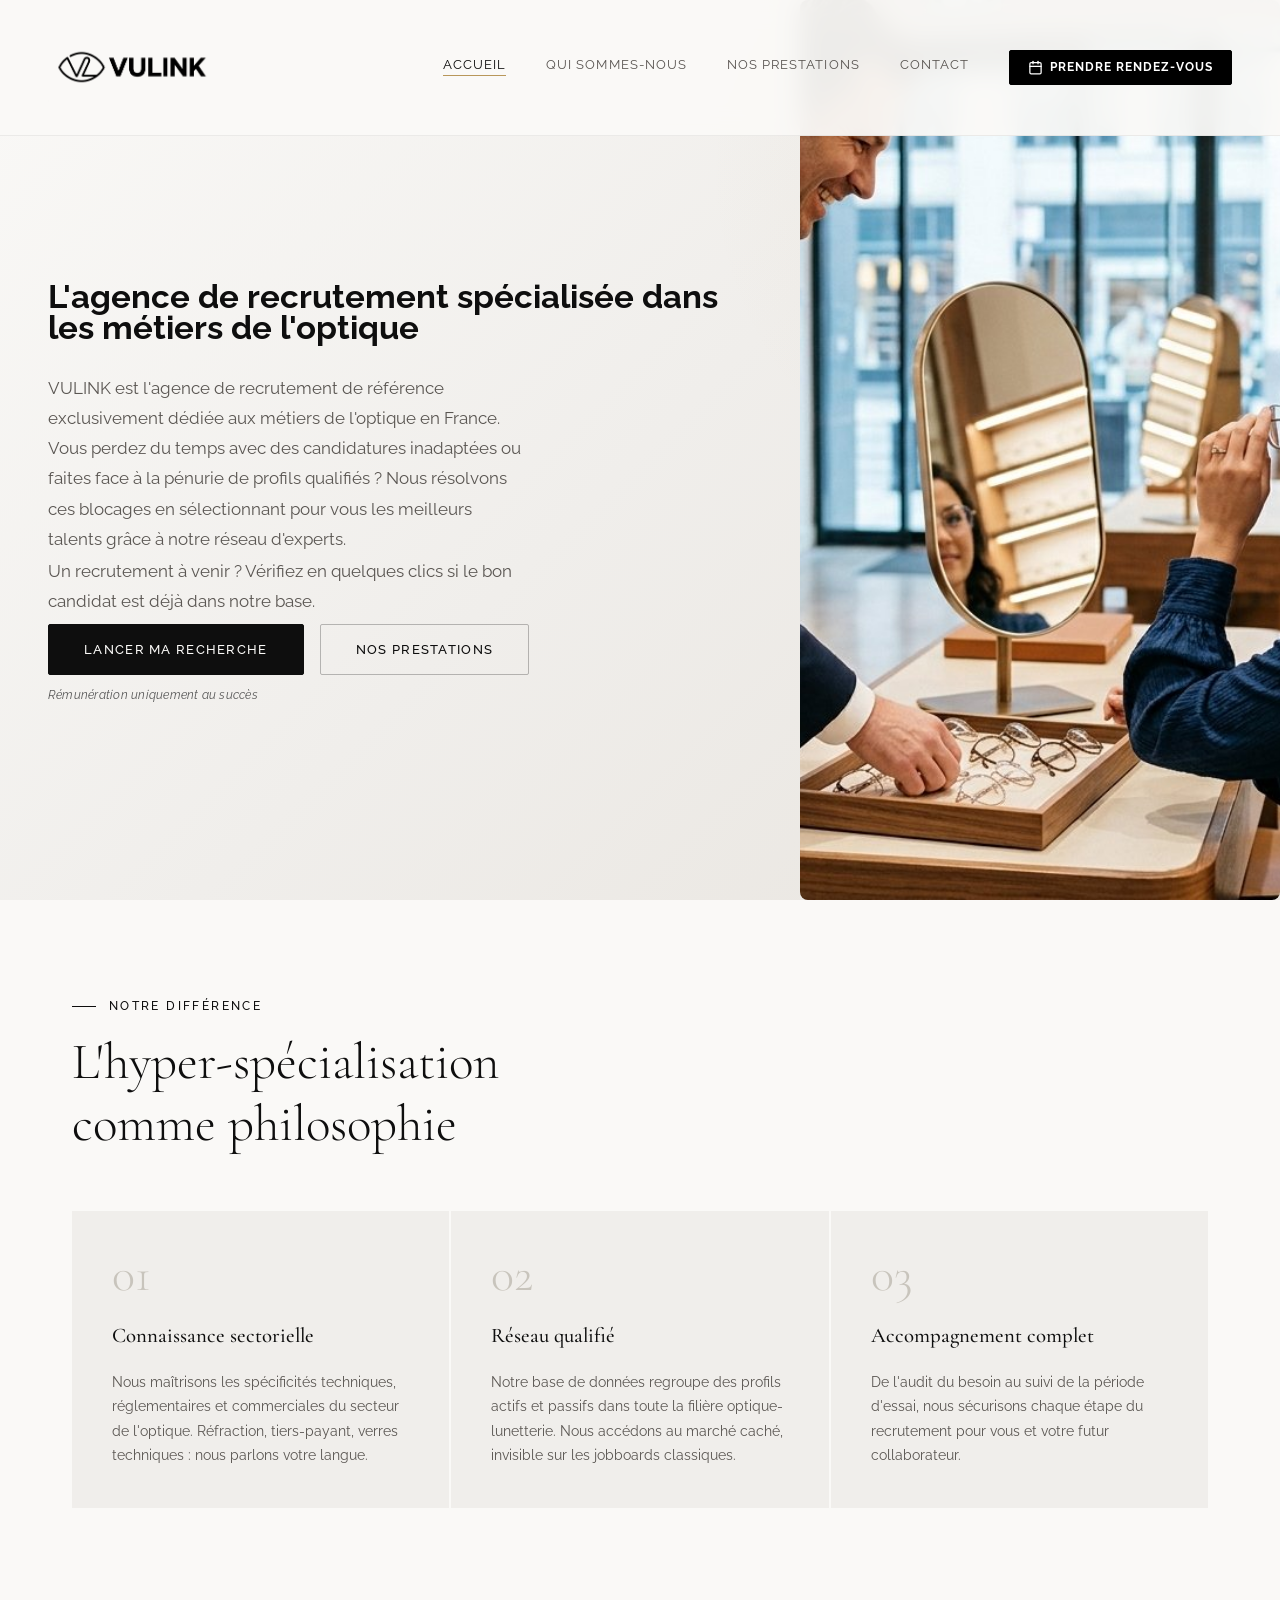
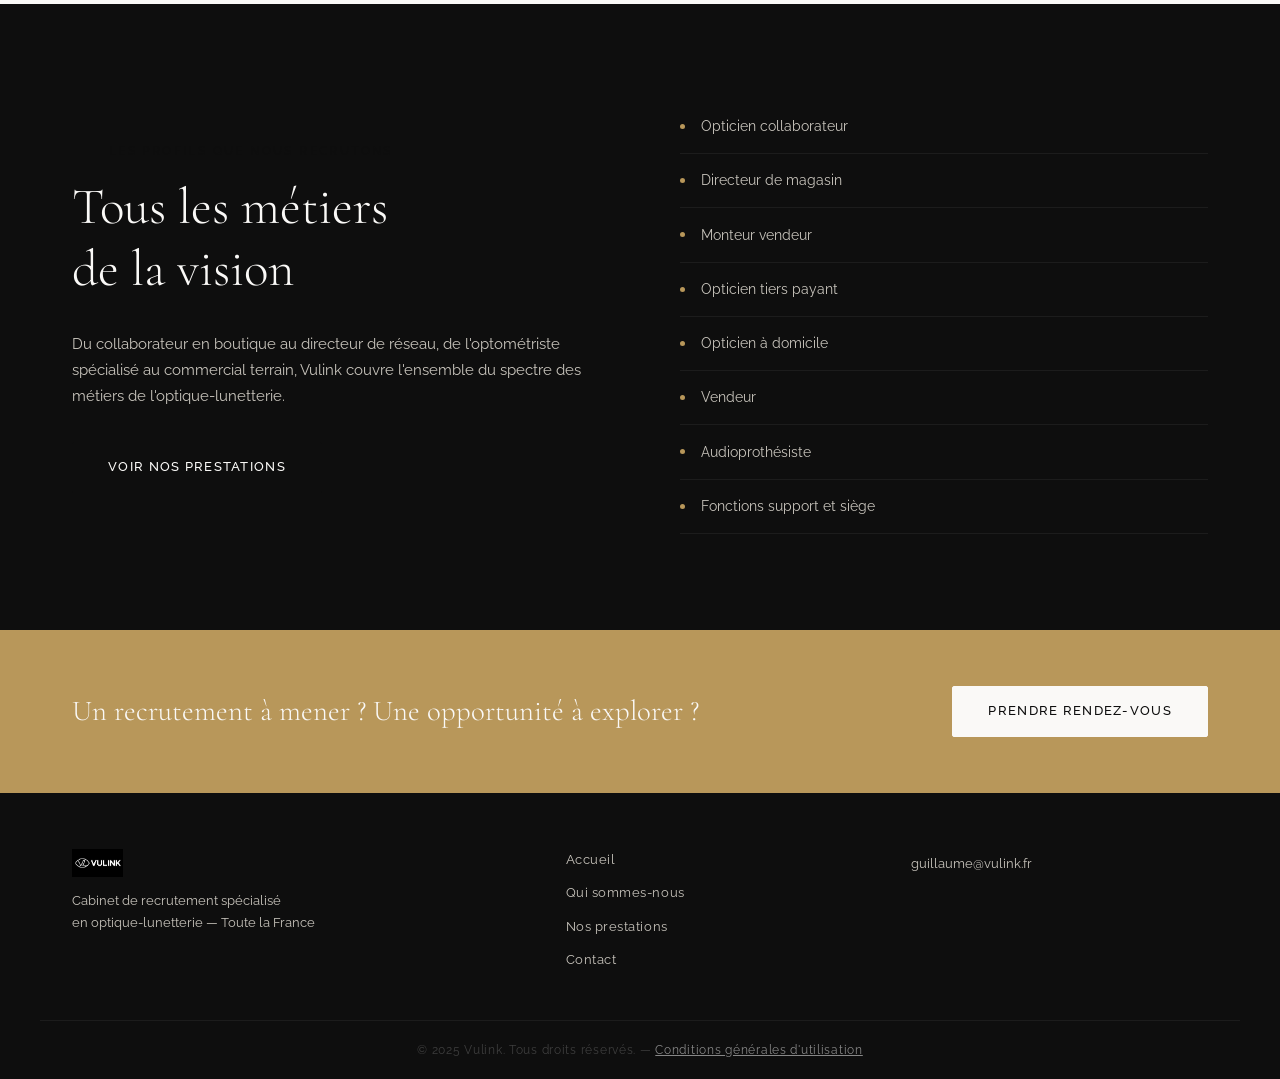
==== commit df49298a: "Add files via upload" ====
--- a/index.html
+++ b/index.html
@@ -234,7 +234,7 @@
       </div>
     </div>
     <div class="footer-bottom">
-      <p>© 2025 Vulink. Tous droits réservés.</p>
+      <p>© 2025 Vulink. Tous droits réservés. — <a href="cgu.html" style="color:rgba(255,255,255,0.5);text-decoration:underline;">Conditions générales d'utilisation</a></p>
     </div>
   </footer>
 
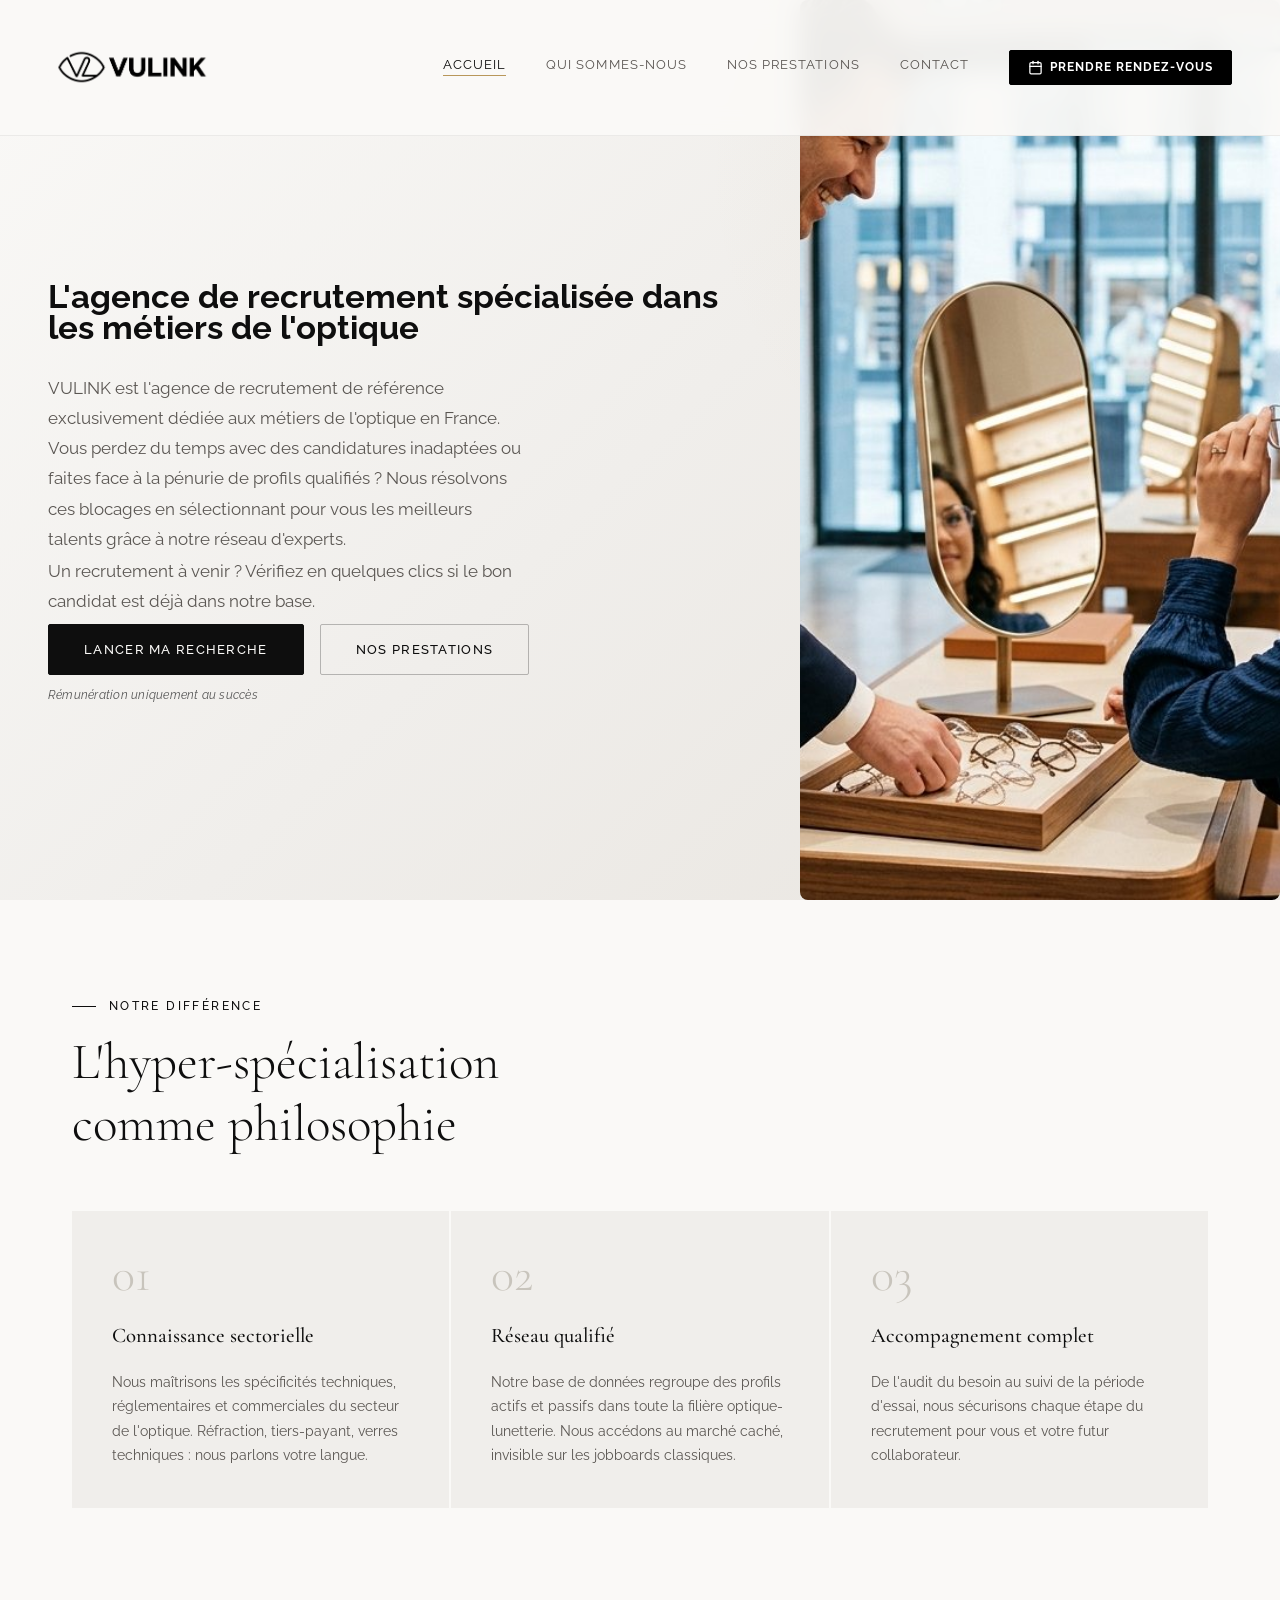
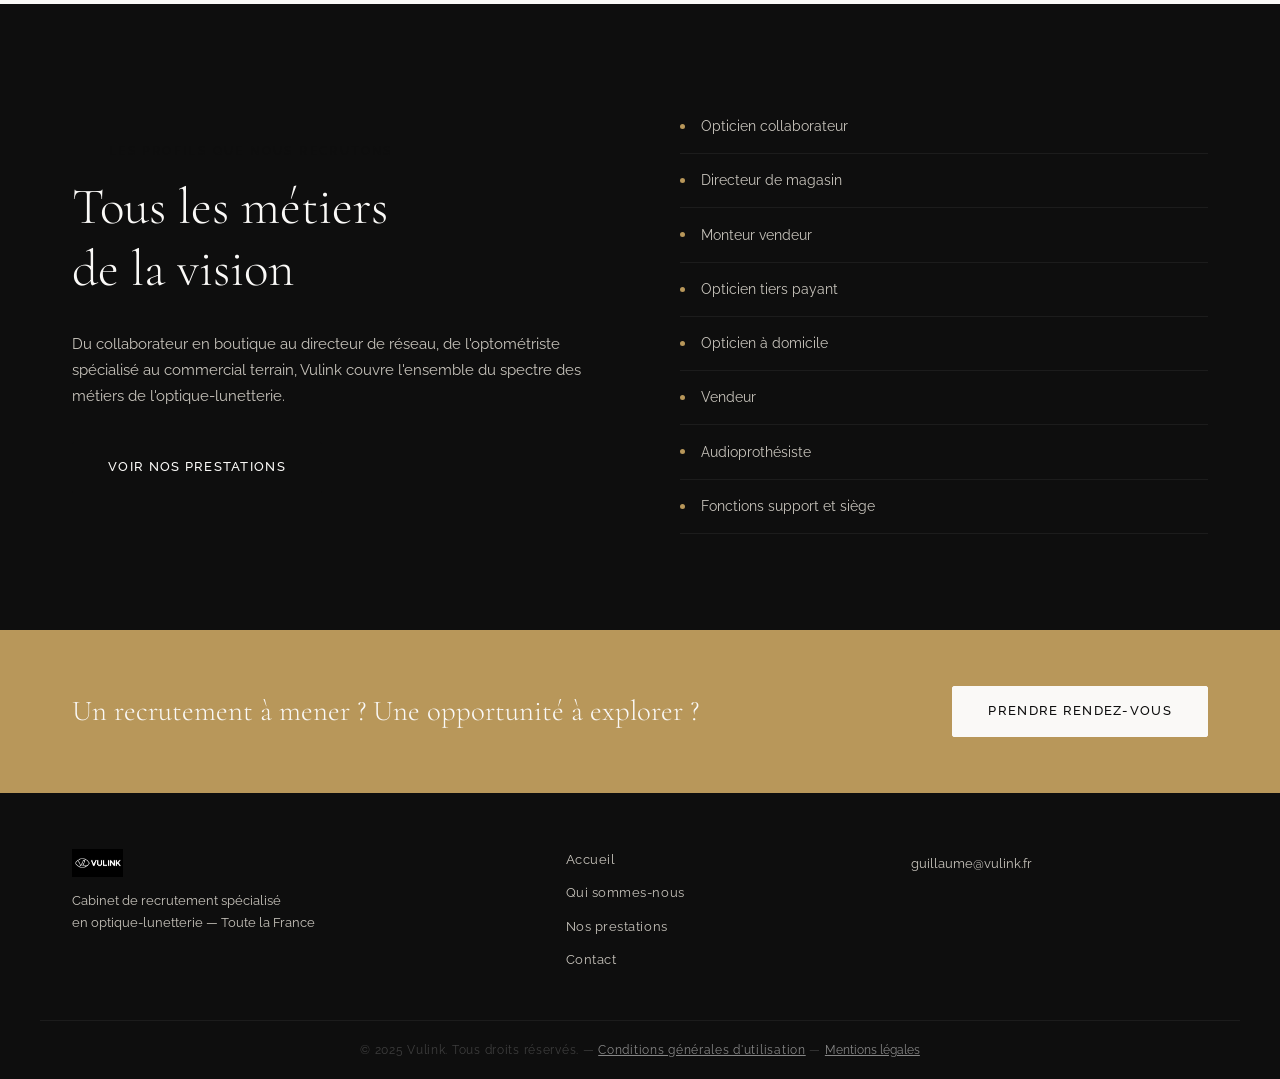
==== commit c0df6fa5: "Add files via upload" ====
--- a/index.html
+++ b/index.html
@@ -234,11 +234,92 @@
       </div>
     </div>
     <div class="footer-bottom">
-      <p>© 2025 Vulink. Tous droits réservés. — <a href="cgu.html" style="color:rgba(255,255,255,0.5);text-decoration:underline;">Conditions générales d'utilisation</a></p>
+      <p>© 2025 Vulink. Tous droits réservés. — <a href="cgu.html" style="color:rgba(255,255,255,0.5);text-decoration:underline;">Conditions générales d'utilisation</a> — <button onclick="openMentionsModal()" style="background:none;border:none;color:rgba(255,255,255,0.5);text-decoration:underline;cursor:pointer;font-family:inherit;font-size:inherit;padding:0;">Mentions légales</button></p>
     </div>
   </footer>
 
+  <!-- MODALE MENTIONS LÉGALES -->
+  <div id="mentionsModal" style="display:none; position:fixed; inset:0; z-index:9999; background:rgba(0,0,0,0.6); backdrop-filter:blur(4px); overflow-y:auto; padding:2rem 1rem;">
+    <div style="background:#fff; max-width:720px; margin:2rem auto; border-radius:6px; overflow:hidden; box-shadow:0 24px 60px rgba(0,0,0,0.2); font-family:'Raleway',sans-serif;">
+
+      <!-- En-tête -->
+      <div style="background:#000; color:#fff; padding:2rem 2rem 1.5rem; position:relative;">
+        <button onclick="closeMentionsModal()" style="position:absolute;top:1rem;right:1.2rem;background:none;border:none;color:#fff;font-size:1.6rem;cursor:pointer;line-height:1;">×</button>
+        <p style="font-size:0.7rem;letter-spacing:0.12em;text-transform:uppercase;color:rgba(255,255,255,0.5);margin:0 0 0.4rem;">Vulink</p>
+        <h2 style="font-family:'Cormorant Garamond',serif;font-size:1.8rem;font-weight:400;margin:0;">Mentions légales</h2>
+        <p style="font-size:0.78rem;color:rgba(255,255,255,0.5);margin:0.5rem 0 0;">En vigueur au 21/05/2026</p>
+      </div>
+
+      <!-- Contenu -->
+      <div style="padding:2rem 2.5rem; line-height:1.8; color:#333; font-size:0.88rem;">
+
+        <p>Conformément aux dispositions des articles 6-III et 19 de la Loi n° 2004-575 du 21 juin 2004 pour la Confiance dans l'Économie Numérique (LCEN), il est porté à la connaissance des utilisateurs du site <a href="https://www.vulink.fr" style="color:#000;">www.vulink.fr</a> les présentes mentions légales.</p>
+
+        <h3 style="font-family:'Cormorant Garamond',serif;font-size:1.15rem;font-weight:600;margin:1.8rem 0 0.6rem;color:#000;">1. Éditeur du Site</h3>
+        <p>Le présent site internet est édité et exploité par :</p>
+        <ul style="padding-left:1.2rem;margin:0.5rem 0 1rem;">
+          <li><strong>Identité :</strong> Vulink, Entrepreneur Individuel (EI)</li>
+          <li><strong>Nom commercial :</strong> Vulink</li>
+          <li><strong>Adresse :</strong> 128 rue de la Boétie, 75008 Paris</li>
+          <li><strong>Immatriculation :</strong> En cours d'enregistrement</li>
+          <li><strong>Contact :</strong> <a href="mailto:guillaume@vulink.fr" style="color:#000;">guillaume@vulink.fr</a></li>
+        </ul>
+
+        <h3 style="font-family:'Cormorant Garamond',serif;font-size:1.15rem;font-weight:600;margin:1.8rem 0 0.6rem;color:#000;">2. Hébergement du Site</h3>
+        <p>Le site est hébergé par :</p>
+        <ul style="padding-left:1.2rem;margin:0.5rem 0 1rem;">
+          <li><strong>Raison sociale :</strong> OVH SAS</li>
+          <li><strong>Siège social :</strong> 2 rue Kellermann, 59100 Roubaix, France</li>
+          <li><strong>Téléphone :</strong> 1007 (ou +33 9 72 10 10 07)</li>
+          <li><strong>Greffe :</strong> RCS Lille Métropole n° 424 761 419</li>
+        </ul>
+
+        <h3 style="font-family:'Cormorant Garamond',serif;font-size:1.15rem;font-weight:600;margin:1.8rem 0 0.6rem;color:#000;">3. Directeur de la Publication</h3>
+        <p>Le Directeur de la publication du présent site est <strong>Guillaume Caillot</strong>, en sa qualité de dirigeant de l'entreprise individuelle Vulink.</p>
+
+        <h3 style="font-family:'Cormorant Garamond',serif;font-size:1.15rem;font-weight:600;margin:1.8rem 0 0.6rem;color:#000;">4. Propriété Intellectuelle</h3>
+        <p>L'ensemble des contenus de ce site (architecture, textes, fiches de postes, descriptifs des métiers de l'optique, logos, graphismes et images) est la propriété exclusive de Vulink (EI) ou de ses partenaires (clients opticiens ayant fourni leurs logos).</p>
+        <p>Toute reproduction, représentation, modification ou publication, même partielle, de ces différents éléments est strictement interdite sans l'accord écrit préalable de l'éditeur, conformément à l'article L.335-2 du Code de la Propriété Intellectuelle.</p>
+
+        <h3 style="font-family:'Cormorant Garamond',serif;font-size:1.15rem;font-weight:600;margin:1.8rem 0 0.6rem;color:#000;">5. Spécificités de l'Activité (Recrutement &amp; Réglementation)</h3>
+        <p>L'activité d'intermédiaire en recrutement est une activité libre en France, mais encadrée par le Code du travail. À ce titre :</p>
+        <ul style="padding-left:1.2rem;margin:0.5rem 0 1rem;">
+          <li><strong>Gratuité des Services :</strong> Aucun frais, direct ou indirect, n'est demandé aux candidats à l'emploi tout au long du processus de recrutement, conformément à l'article L. 5321-3 du Code du travail.</li>
+          <li><strong>Égalité des chances :</strong> Les opérations de sélection menées par Vulink se conforment strictement aux dispositions de l'article L. 1132-1 du Code du travail sur la non-discrimination professionnelle.</li>
+        </ul>
+
+        <h3 style="font-family:'Cormorant Garamond',serif;font-size:1.15rem;font-weight:600;margin:1.8rem 0 0.6rem;color:#000;">6. Protection des Données Personnelles (RGPD)</h3>
+        <p>Dans le cadre de son activité de recrutement en optique, Vulink est amenée à collecter et traiter des données personnelles de candidats (CV, parcours professionnels, diplômes d'opticien).</p>
+        <ul style="padding-left:1.2rem;margin:0.5rem 0 1rem;">
+          <li><strong>Responsable du traitement :</strong> Guillaume Caillot</li>
+          <li><strong>Finalité :</strong> Gestion, évaluation et transmission des candidatures aux recruteurs du secteur.</li>
+          <li><strong>Droit des utilisateurs :</strong> Conformément au Règlement Général sur la Protection des Données (RGPD), tout candidat dispose d'un droit d'accès, de rectification, de suppression et de portabilité de ses données. Pour exercer ce droit, envoyez un e-mail à : <a href="mailto:guillaume@vulink.fr" style="color:#000;">guillaume@vulink.fr</a></li>
+        </ul>
+
+      </div>
+
+      <!-- Pied de modale -->
+      <div style="border-top:1px solid #eee;padding:1.2rem 2.5rem;text-align:right;">
+        <button onclick="closeMentionsModal()" style="background:#000;color:#fff;border:none;padding:10px 24px;font-family:'Raleway',sans-serif;font-size:0.78rem;font-weight:700;letter-spacing:0.08em;text-transform:uppercase;border-radius:3px;cursor:pointer;">Fermer</button>
+      </div>
+
+    </div>
+  </div>
+
   <script src="main.js"></script>
+  <script>
+    function openMentionsModal() {
+      document.getElementById('mentionsModal').style.display = 'block';
+      document.body.style.overflow = 'hidden';
+    }
+    function closeMentionsModal() {
+      document.getElementById('mentionsModal').style.display = 'none';
+      document.body.style.overflow = '';
+    }
+    document.getElementById('mentionsModal').addEventListener('click', function(e) {
+      if (e.target === this) closeMentionsModal();
+    });
+  </script>
 
   <!-- MODAL FORMULAIRE RECHERCHE -->
   <div id="searchModal" style="display:none; position:fixed; inset:0; z-index:9999; background:rgba(0,0,0,0.55); backdrop-filter:blur(4px); overflow-y:auto; padding:2rem 1rem;">
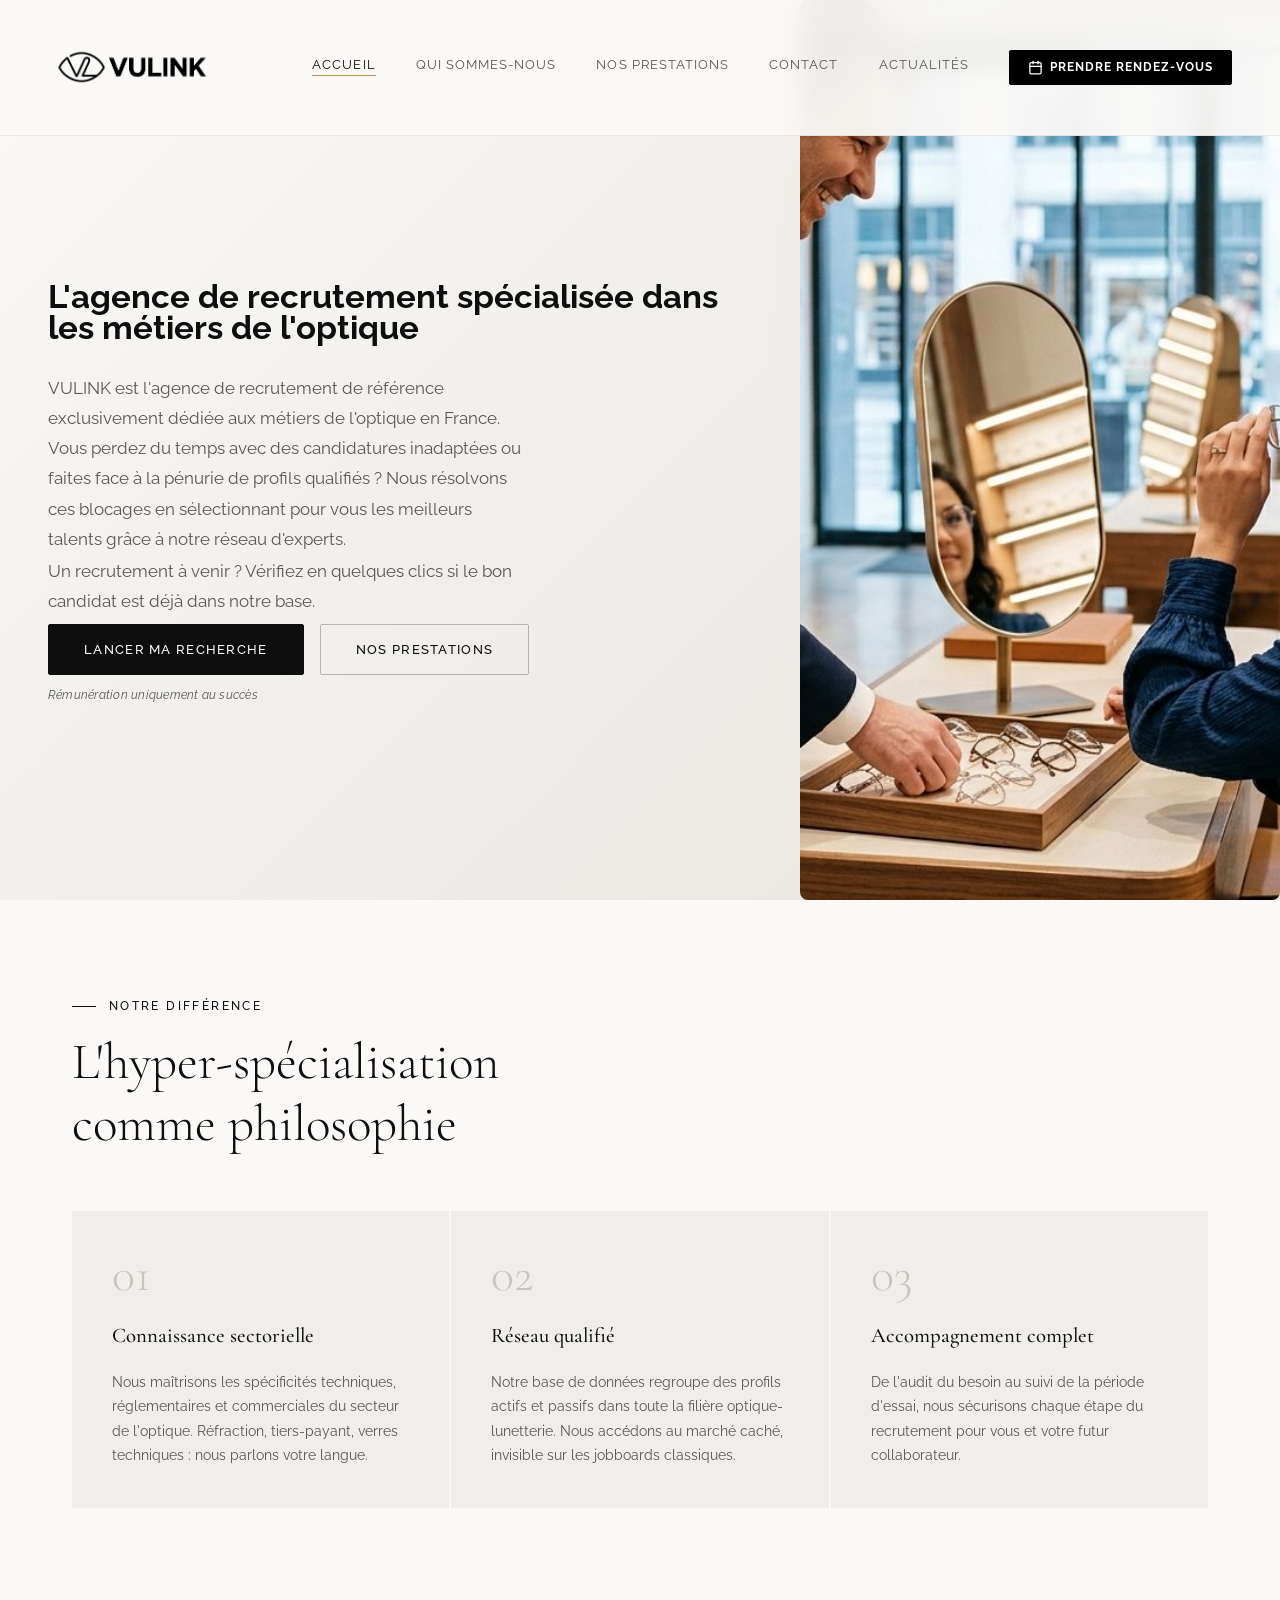
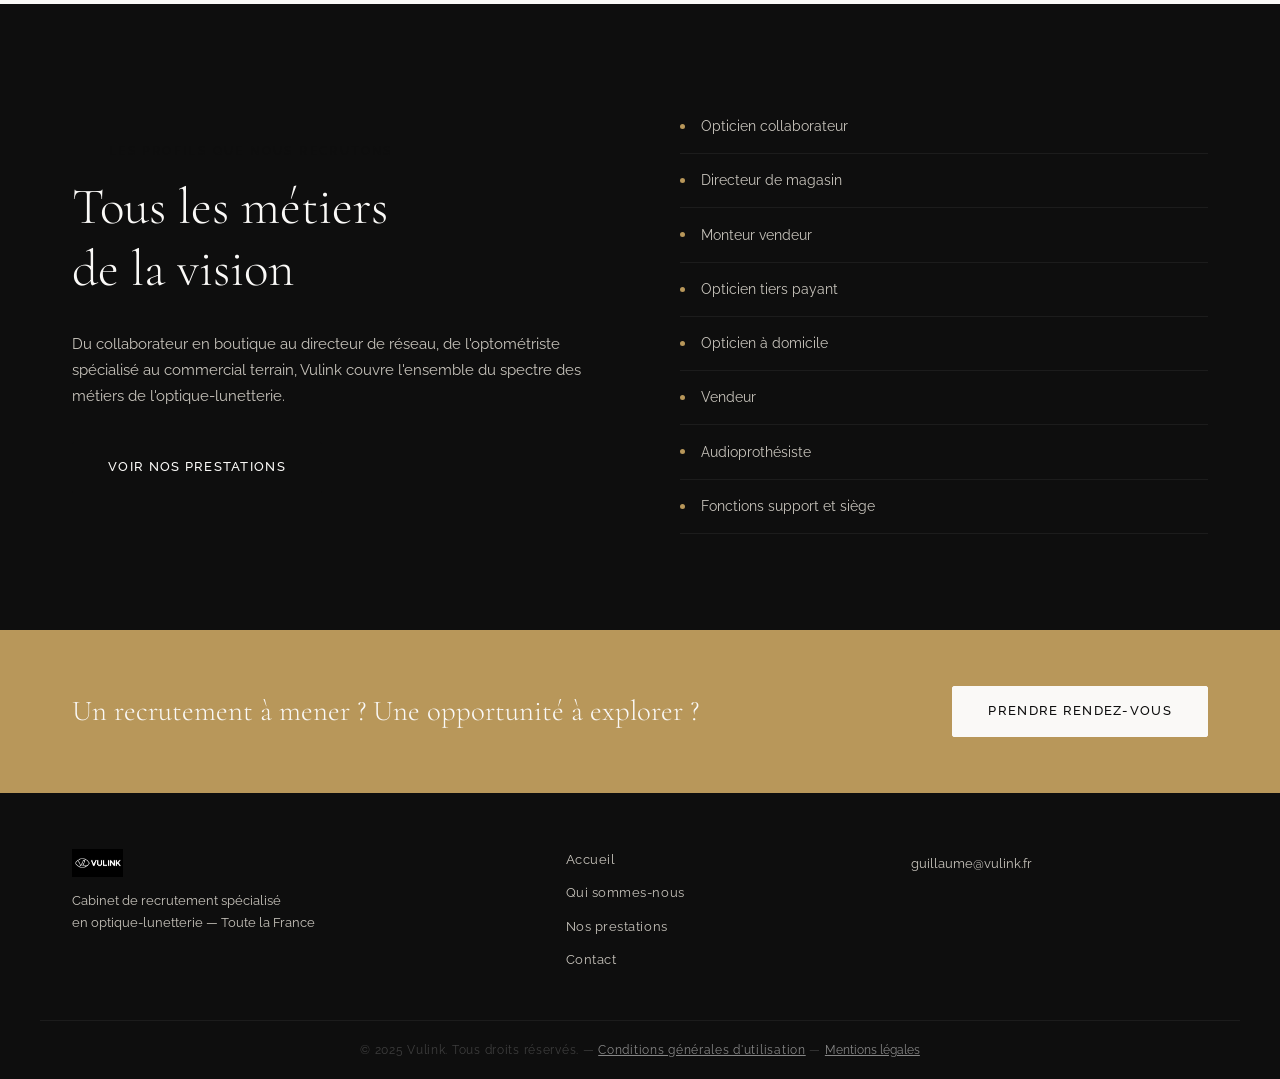
==== commit 4342588e: "Add files via upload" ====
--- a/index.html
+++ b/index.html
@@ -117,6 +117,7 @@
       <li><a href="qui-sommes-nous.html">Qui sommes-nous</a></li>
       <li><a href="nos-prestations.html">Nos prestations</a></li>
       <li><a href="contact.html">Contact</a></li>
+      <li><a href="blog.html">Actualités</a></li>
       <li style="display:flex;flex-direction:column;align-items:center;gap:0;padding:0;margin:0;">
         <div class="nav-cta-wrapper">
           <a href="https://calendly.com/guillaume-vulink/30min" target="_blank" rel="noopener noreferrer" class="nav-cta">
@@ -133,6 +134,7 @@
     <a href="qui-sommes-nous.html">Qui sommes-nous</a>
     <a href="nos-prestations.html">Nos prestations</a>
     <a href="contact.html">Contact</a>
+    <a href="blog.html">Actualités</a>
     <a href="https://calendly.com/guillaume-vulink/30min" target="_blank" rel="noopener noreferrer" class="mobile-cta">
       <svg xmlns="http://www.w3.org/2000/svg" width="14" height="14" viewBox="0 0 24 24" fill="none" stroke="currentColor" stroke-width="2" stroke-linecap="round" stroke-linejoin="round" aria-hidden="true"><rect x="3" y="4" width="18" height="18" rx="2" ry="2"/><line x1="16" y1="2" x2="16" y2="6"/><line x1="8" y1="2" x2="8" y2="6"/><line x1="3" y1="10" x2="21" y2="10"/></svg>
       Prendre rendez-vous
